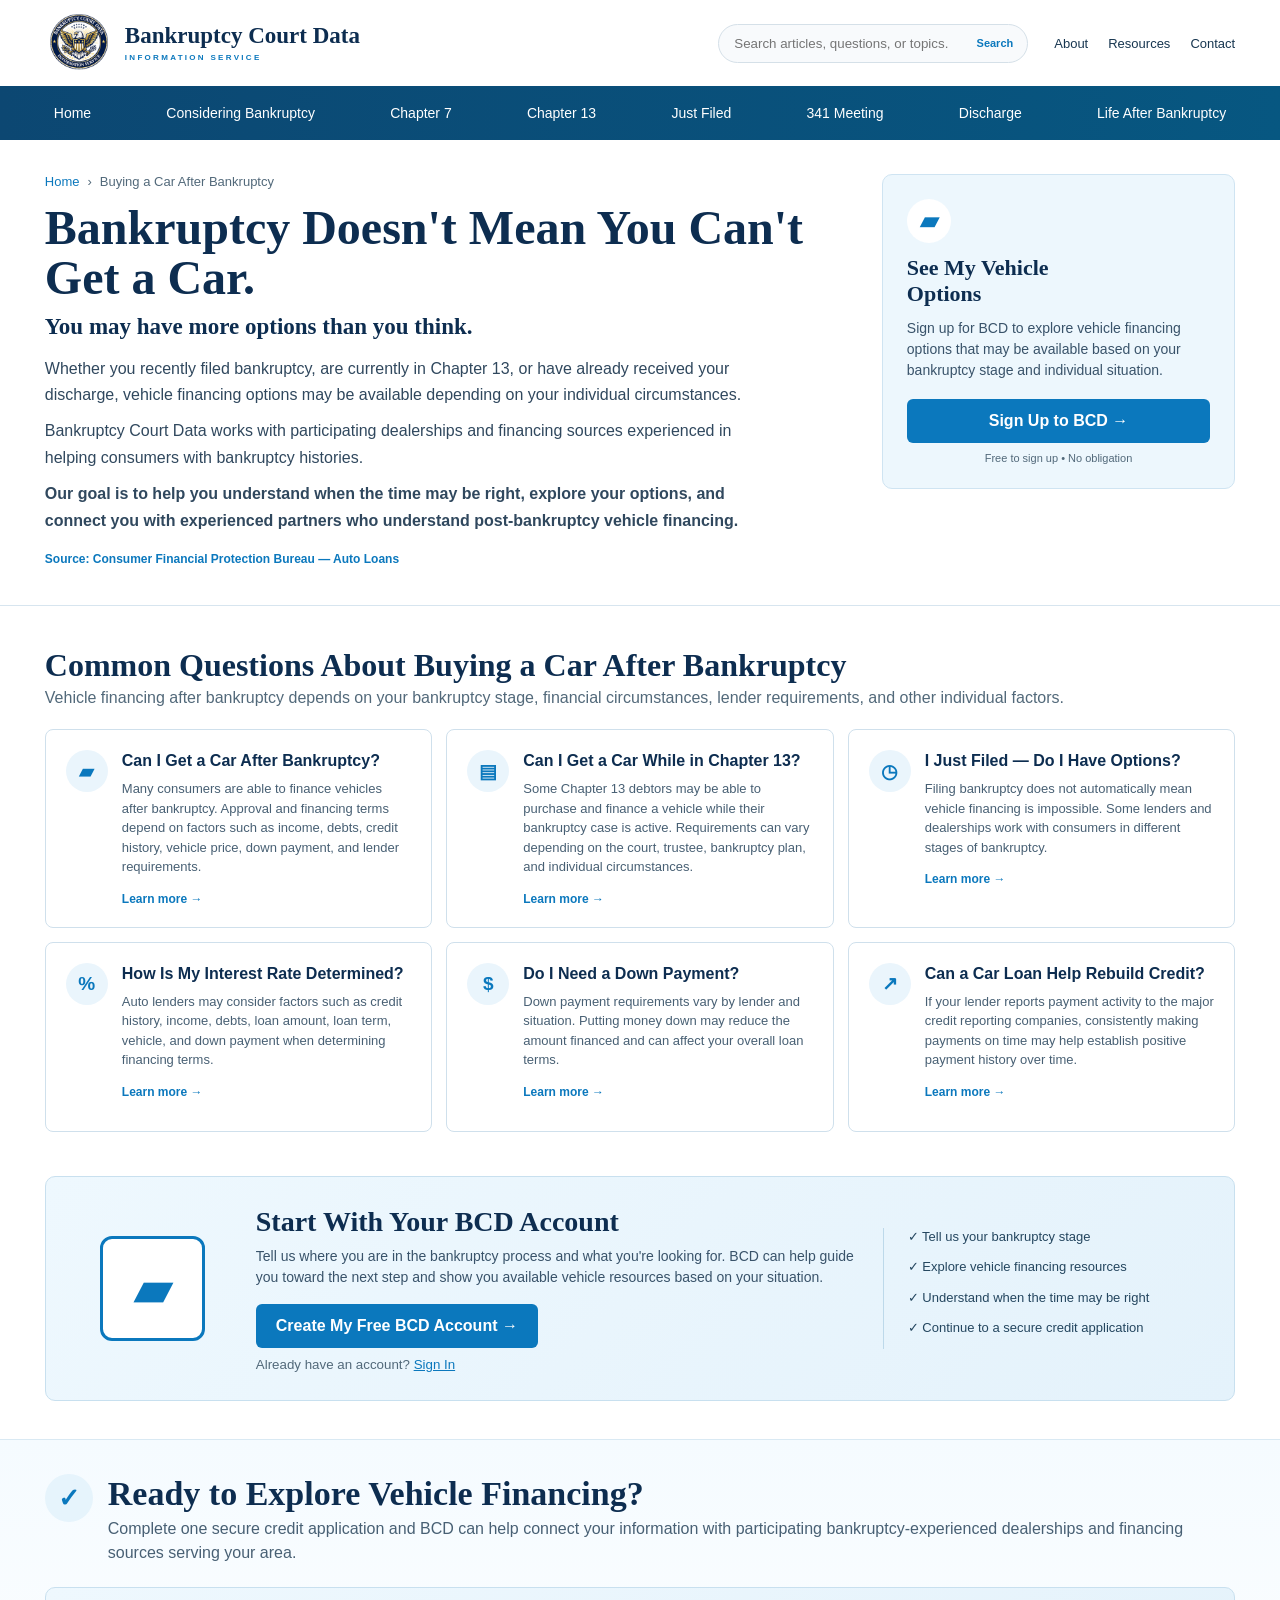
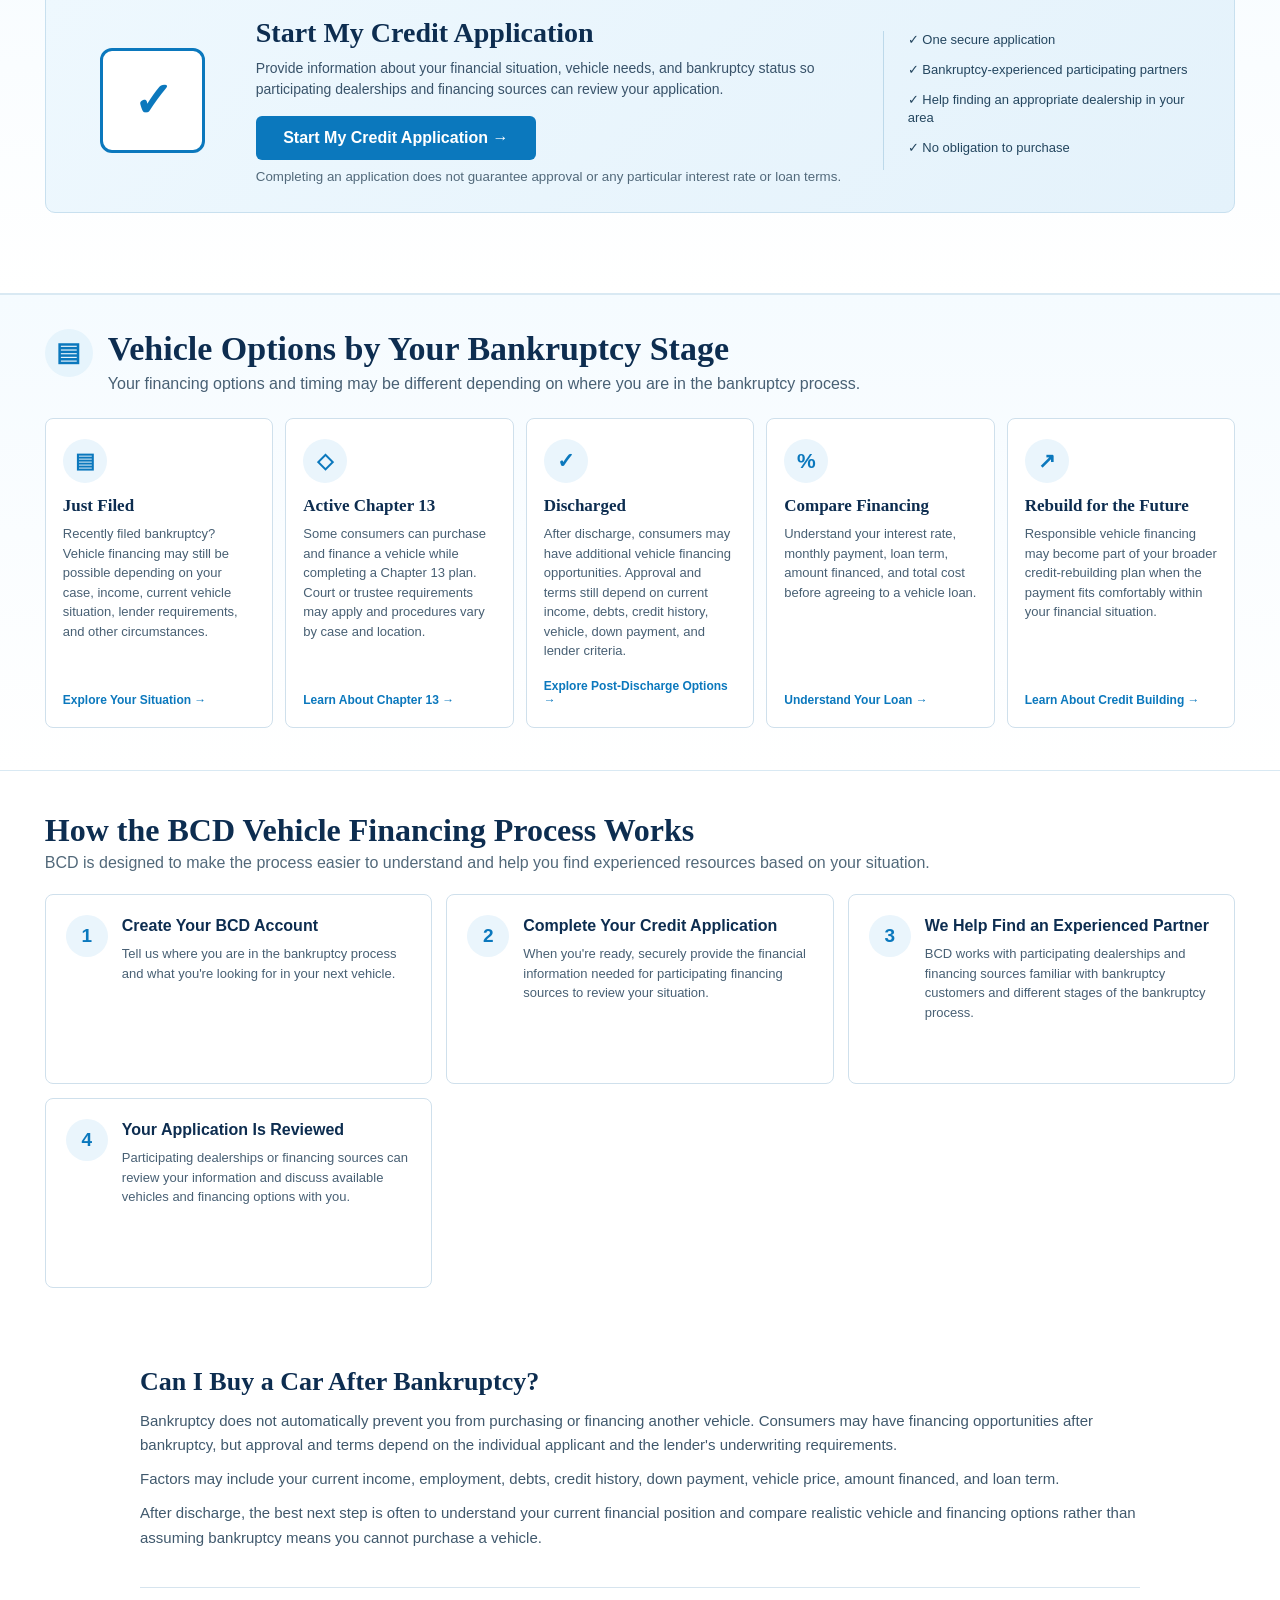
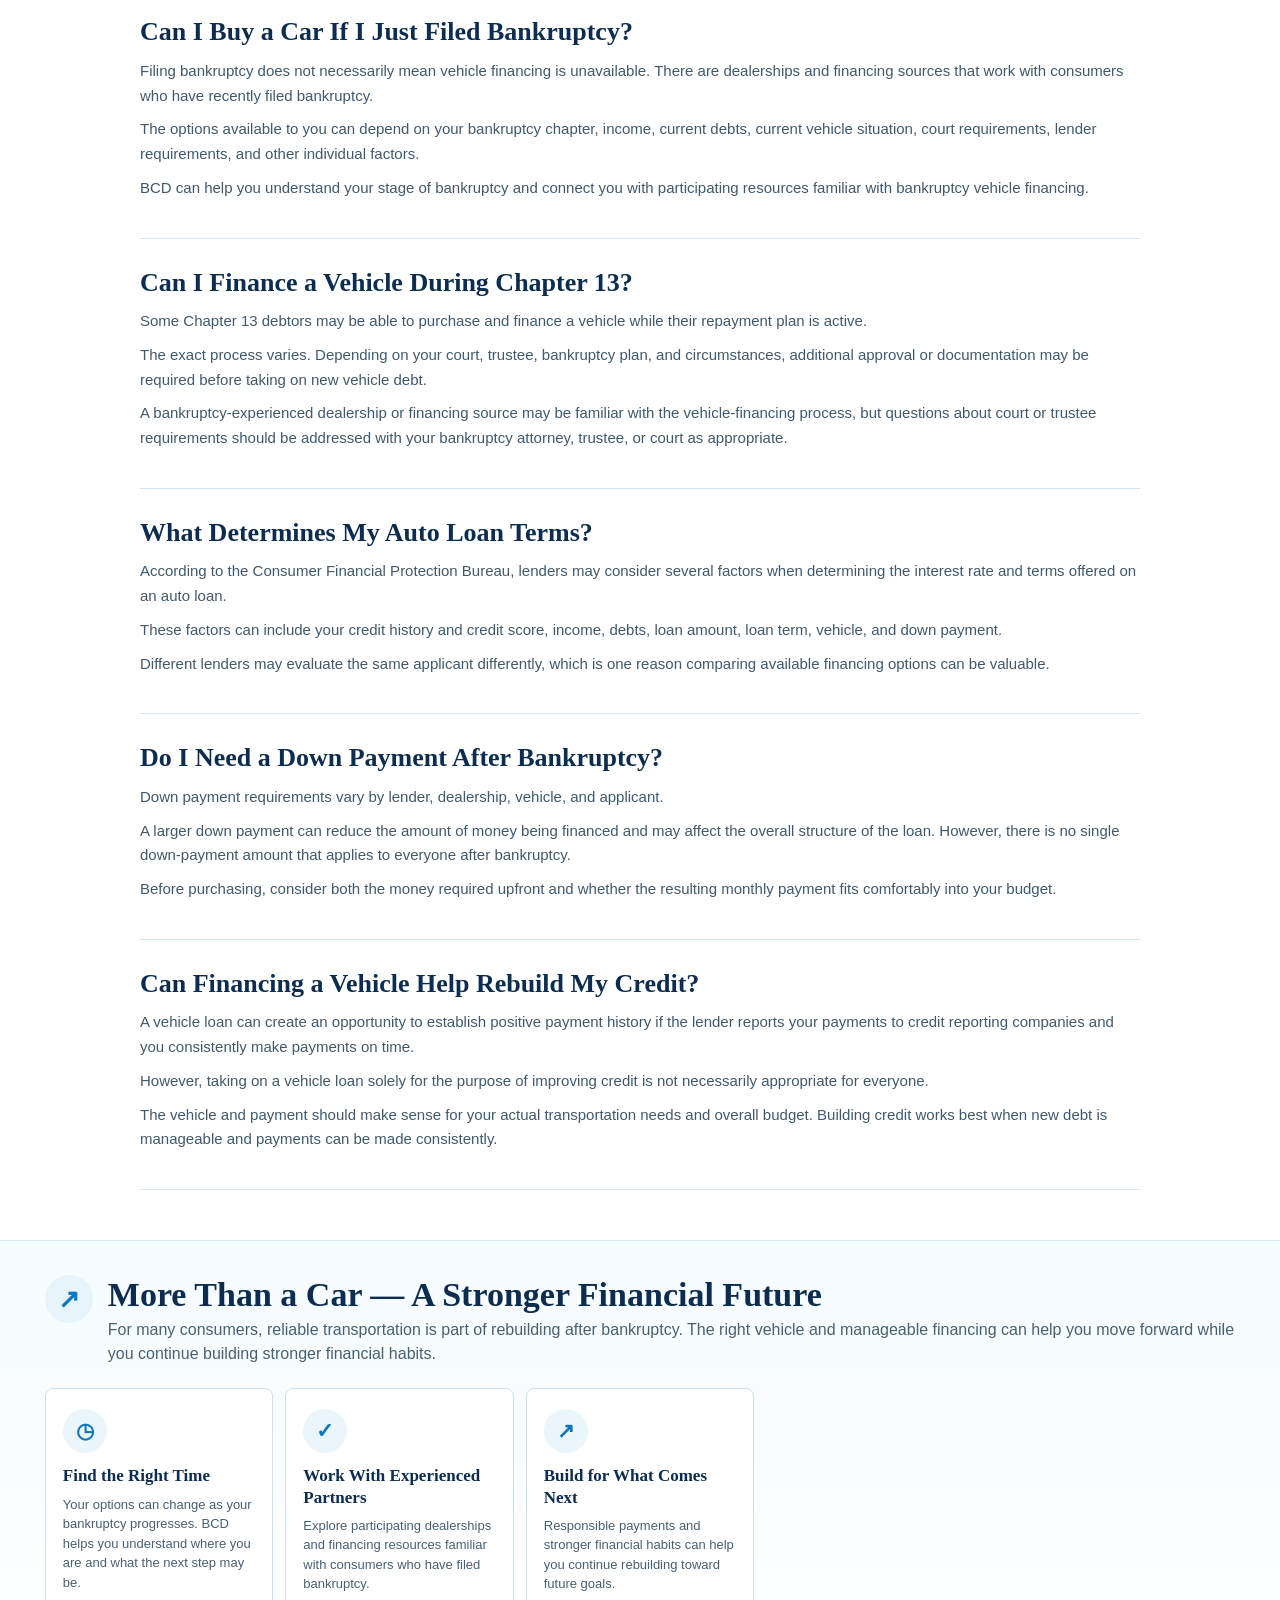
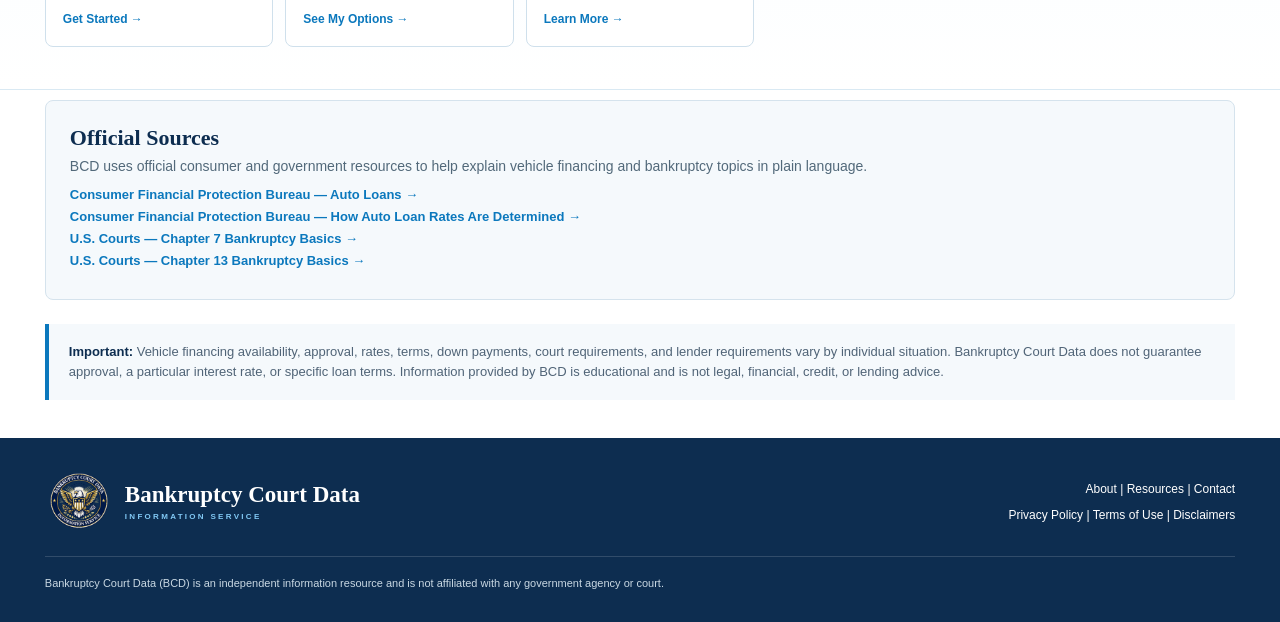
==== buying-a-car/index.html @ 08e3c8f1 "Create index.html" ====
<!doctype html>
<html lang="en">
<head>
  <meta charset="utf-8">
  <meta name="viewport" content="width=device-width, initial-scale=1">

  <meta
    name="description"
    content="Learn about buying and financing a vehicle after bankruptcy. Explore options for recently filed bankruptcy, active Chapter 13, and discharged bankruptcy cases."
  >

  <title>Buying a Car After Bankruptcy | Bankruptcy Court Data</title>

  <link rel="stylesheet" href="/styles.css?v=9">
</head>

<body>


<header class="site-header">

  <div class="top wrap">

    <a class="brand" href="/">
      <img
        src="/bcd-logo.png"
        alt="Bankruptcy Court Data Information Service logo"
      >

      <span class="brand-copy">
        <strong>Bankruptcy Court Data</strong>
        <small>INFORMATION SERVICE</small>
      </span>
    </a>


    <div class="header-search">

      <input
        type="search"
        placeholder="Search articles, questions, or topics..."
        aria-label="Search"
      >

      <span class="search-word">Search</span>

    </div>


    <div class="minor">

      <a href="/#about">About</a>

      <a href="/#resources">Resources</a>

      <a href="/#contact">Contact</a>

    </div>


    <button
      class="menu"
      id="menu"
      type="button"
      aria-label="Open navigation"
    >
      Menu
    </button>

  </div>


  <nav id="nav">

    <div class="wrap navlinks">

      <a href="/">Home</a>

      <a href="/considering-bankruptcy/">
        Considering Bankruptcy
      </a>

      <a href="/chapter-7/">
        Chapter 7
      </a>

      <a href="/chapter-13/">
        Chapter 13
      </a>

      <a href="/just-filed/">
        Just Filed
      </a>

      <a href="/341-meeting/">
        341 Meeting
      </a>

      <a href="/discharge/">
        Discharge
      </a>

      <a href="/life-after-bankruptcy/">
        Life After Bankruptcy
      </a>

    </div>

  </nav>

</header>



<main>


  <!-- HERO -->

  <section
    class="discharge-hero"
    style="
      background-image:
        linear-gradient(
          90deg,
          rgba(255,255,255,.99) 0%,
          rgba(255,255,255,.97) 38%,
          rgba(255,255,255,.75) 57%,
          rgba(255,255,255,.18) 78%,
          rgba(255,255,255,.08) 100%
        ),
        url('/buying-a-car-hero.jpg');

      background-size: cover;
      background-position: center right;
      background-repeat: no-repeat;
    "
  >

    <div class="wrap discharge-hero-grid">


      <div class="discharge-intro">

        <div class="breadcrumbs">

          <a href="/">Home</a>

          <span>›</span>

          <span>Buying a Car After Bankruptcy</span>

        </div>


        <h1>
          Bankruptcy Doesn't Mean You Can't Get a Car.
        </h1>


        <h2>
          You may have more options than you think.
        </h2>


        <p>
          Whether you recently filed bankruptcy, are currently in Chapter 13,
          or have already received your discharge, vehicle financing options
          may be available depending on your individual circumstances.
        </p>


        <p>
          Bankruptcy Court Data works with participating dealerships and
          financing sources experienced in helping consumers with bankruptcy
          histories.
        </p>


        <p>
          <strong>
            Our goal is to help you understand when the time may be right,
            explore your options, and connect you with experienced partners
            who understand post-bankruptcy vehicle financing.
          </strong>
        </p>


        <a
          class="discharge-source"
          href="https://www.consumerfinance.gov/consumer-tools/auto-loans/"
          target="_blank"
          rel="noopener"
        >
          Source: Consumer Financial Protection Bureau — Auto Loans
        </a>

      </div>



      <!-- SIGN UP TO BCD -->

      <aside class="fresh-options-card">

        <div class="fresh-options-icon">
          ▰
        </div>


        <h2>
          See My Vehicle<br>
          Options
        </h2>


        <p>
          Sign up for BCD to explore vehicle financing options that may be
          available based on your bankruptcy stage and individual situation.
        </p>


        <a
          class="fresh-options-button"
          href="#bcd-signup"
        >
          Sign Up to BCD →
        </a>


        <small>
          Free to sign up • No obligation
        </small>

      </aside>


    </div>

  </section>



  <!-- COMMON QUESTIONS -->

  <section class="wrap discharge-questions">

    <h2>
      Common Questions About Buying a Car After Bankruptcy
    </h2>


    <p class="section-sub">
      Vehicle financing after bankruptcy depends on your bankruptcy stage,
      financial circumstances, lender requirements, and other individual
      factors.
    </p>



    <div class="discharge-question-grid">


      <article class="discharge-question-card">

        <span class="dq-icon">
          ▰
        </span>

        <div>

          <h3>
            Can I Get a Car After Bankruptcy?
          </h3>

          <p>
            Many consumers are able to finance vehicles after bankruptcy.
            Approval and financing terms depend on factors such as income,
            debts, credit history, vehicle price, down payment, and lender
            requirements.
          </p>

          <a href="#after-bankruptcy">
            Learn more →
          </a>

        </div>

      </article>



      <article class="discharge-question-card">

        <span class="dq-icon">
          ▤
        </span>

        <div>

          <h3>
            Can I Get a Car While in Chapter 13?
          </h3>

          <p>
            Some Chapter 13 debtors may be able to purchase and finance a
            vehicle while their bankruptcy case is active. Requirements can
            vary depending on the court, trustee, bankruptcy plan, and
            individual circumstances.
          </p>

          <a href="#chapter-13-car">
            Learn more →
          </a>

        </div>

      </article>



      <article class="discharge-question-card">

        <span class="dq-icon">
          ◷
        </span>

        <div>

          <h3>
            I Just Filed — Do I Have Options?
          </h3>

          <p>
            Filing bankruptcy does not automatically mean vehicle financing is
            impossible. Some lenders and dealerships work with consumers in
            different stages of bankruptcy.
          </p>

          <a href="#just-filed-car">
            Learn more →
          </a>

        </div>

      </article>



      <article class="discharge-question-card">

        <span class="dq-icon">
          %
        </span>

        <div>

          <h3>
            How Is My Interest Rate Determined?
          </h3>

          <p>
            Auto lenders may consider factors such as credit history, income,
            debts, loan amount, loan term, vehicle, and down payment when
            determining financing terms.
          </p>

          <a href="#loan-terms">
            Learn more →
          </a>

        </div>

      </article>



      <article class="discharge-question-card">

        <span class="dq-icon">
          $
        </span>

        <div>

          <h3>
            Do I Need a Down Payment?
          </h3>

          <p>
            Down payment requirements vary by lender and situation. Putting
            money down may reduce the amount financed and can affect your
            overall loan terms.
          </p>

          <a href="#down-payment">
            Learn more →
          </a>

        </div>

      </article>



      <article class="discharge-question-card">

        <span class="dq-icon">
          ↗
        </span>

        <div>

          <h3>
            Can a Car Loan Help Rebuild Credit?
          </h3>

          <p>
            If your lender reports payment activity to the major credit
            reporting companies, consistently making payments on time may help
            establish positive payment history over time.
          </p>

          <a href="#rebuild-credit-car">
            Learn more →
          </a>

        </div>

      </article>


    </div>

  </section>



  <!-- BCD SIGNUP -->

  <section
    class="wrap"
    id="bcd-signup"
  >

    <div class="discharge-account">


      <div class="discharge-account-icon">

        ▰

      </div>


      <div class="discharge-account-copy">

        <h2>
          Start With Your BCD Account
        </h2>


        <p>
          Tell us where you are in the bankruptcy process and what you're
          looking for. BCD can help guide you toward the next step and show
          you available vehicle resources based on your situation.
        </p>


        <a
          class="discharge-account-button"
          href="#"
        >
          Create My Free BCD Account →
        </a>


        <small>
          Already have an account?
          <a href="#">
            Sign In
          </a>
        </small>

      </div>


      <div class="discharge-account-benefits">

        <p>
          ✓ Tell us your bankruptcy stage
        </p>

        <p>
          ✓ Explore vehicle financing resources
        </p>

        <p>
          ✓ Understand when the time may be right
        </p>

        <p>
          ✓ Continue to a secure credit application
        </p>

      </div>


    </div>

  </section>



  <!-- CREDIT APPLICATION -->

  <section class="fresh-start-section">

    <div class="wrap">


      <div class="fresh-start-heading">

        <span class="fresh-start-symbol">
          ✓
        </span>


        <div>

          <h2>
            Ready to Explore Vehicle Financing?
          </h2>


          <p>
            Complete one secure credit application and BCD can help connect
            your information with participating bankruptcy-experienced
            dealerships and financing sources serving your area.
          </p>

        </div>

      </div>



      <div class="discharge-account">


        <div class="discharge-account-icon">

          ✓

        </div>


        <div class="discharge-account-copy">

          <h2>
            Start My Credit Application
          </h2>


          <p>
            Provide information about your financial situation, vehicle needs,
            and bankruptcy status so participating dealerships and financing
            sources can review your application.
          </p>


          <a
            class="discharge-account-button"
            href="#"
          >
            Start My Credit Application →
          </a>


          <small>
            Completing an application does not guarantee approval or any
            particular interest rate or loan terms.
          </small>

        </div>



        <div class="discharge-account-benefits">

          <p>
            ✓ One secure application
          </p>

          <p>
            ✓ Bankruptcy-experienced participating partners
          </p>

          <p>
            ✓ Help finding an appropriate dealership in your area
          </p>

          <p>
            ✓ No obligation to purchase
          </p>

        </div>


      </div>


    </div>

  </section>



  <!-- BANKRUPTCY STAGE -->

  <section class="fresh-start-section">

    <div class="wrap">


      <div class="fresh-start-heading">

        <span class="fresh-start-symbol">
          ▤
        </span>


        <div>

          <h2>
            Vehicle Options by Your Bankruptcy Stage
          </h2>


          <p>
            Your financing options and timing may be different depending on
            where you are in the bankruptcy process.
          </p>

        </div>

      </div>



      <div class="fresh-start-grid">



        <a
          class="fresh-start-card"
          href="#just-filed-car"
        >

          <span class="fs-icon">
            ▤
          </span>


          <h3>
            Just Filed
          </h3>


          <p>
            Recently filed bankruptcy? Vehicle financing may still be possible
            depending on your case, income, current vehicle situation, lender
            requirements, and other circumstances.
          </p>


          <strong>
            Explore Your Situation →
          </strong>

        </a>



        <a
          class="fresh-start-card"
          href="#chapter-13-car"
        >

          <span class="fs-icon">
            ◇
          </span>


          <h3>
            Active Chapter 13
          </h3>


          <p>
            Some consumers can purchase and finance a vehicle while completing
            a Chapter 13 plan. Court or trustee requirements may apply and
            procedures vary by case and location.
          </p>


          <strong>
            Learn About Chapter 13 →
          </strong>

        </a>



        <a
          class="fresh-start-card"
          href="#after-bankruptcy"
        >

          <span class="fs-icon">
            ✓
          </span>


          <h3>
            Discharged
          </h3>


          <p>
            After discharge, consumers may have additional vehicle financing
            opportunities. Approval and terms still depend on current income,
            debts, credit history, vehicle, down payment, and lender criteria.
          </p>


          <strong>
            Explore Post-Discharge Options →
          </strong>

        </a>



        <a
          class="fresh-start-card"
          href="#loan-terms"
        >

          <span class="fs-icon">
            %
          </span>


          <h3>
            Compare Financing
          </h3>


          <p>
            Understand your interest rate, monthly payment, loan term, amount
            financed, and total cost before agreeing to a vehicle loan.
          </p>


          <strong>
            Understand Your Loan →
          </strong>

        </a>



        <a
          class="fresh-start-card"
          href="#rebuild-credit-car"
        >

          <span class="fs-icon">
            ↗
          </span>


          <h3>
            Rebuild for the Future
          </h3>


          <p>
            Responsible vehicle financing may become part of your broader
            credit-rebuilding plan when the payment fits comfortably within
            your financial situation.
          </p>


          <strong>
            Learn About Credit Building →
          </strong>

        </a>


      </div>


    </div>

  </section>



  <!-- HOW BCD WORKS -->

  <section class="wrap discharge-questions">

    <h2>
      How the BCD Vehicle Financing Process Works
    </h2>


    <p class="section-sub">
      BCD is designed to make the process easier to understand and help you
      find experienced resources based on your situation.
    </p>



    <div class="discharge-question-grid">


      <article class="discharge-question-card">

        <span class="dq-icon">
          1
        </span>

        <div>

          <h3>
            Create Your BCD Account
          </h3>

          <p>
            Tell us where you are in the bankruptcy process and what you're
            looking for in your next vehicle.
          </p>

        </div>

      </article>



      <article class="discharge-question-card">

        <span class="dq-icon">
          2
        </span>

        <div>

          <h3>
            Complete Your Credit Application
          </h3>

          <p>
            When you're ready, securely provide the financial information
            needed for participating financing sources to review your
            situation.
          </p>

        </div>

      </article>



      <article class="discharge-question-card">

        <span class="dq-icon">
          3
        </span>

        <div>

          <h3>
            We Help Find an Experienced Partner
          </h3>

          <p>
            BCD works with participating dealerships and financing sources
            familiar with bankruptcy customers and different stages of the
            bankruptcy process.
          </p>

        </div>

      </article>



      <article class="discharge-question-card">

        <span class="dq-icon">
          4
        </span>

        <div>

          <h3>
            Your Application Is Reviewed
          </h3>

          <p>
            Participating dealerships or financing sources can review your
            information and discuss available vehicles and financing options
            with you.
          </p>

        </div>

      </article>


    </div>

  </section>



  <!-- DETAILED ANSWERS -->

  <section class="wrap discharge-answers">


    <div
      class="discharge-answer"
      id="after-bankruptcy"
    >

      <h2>
        Can I Buy a Car After Bankruptcy?
      </h2>


      <p>
        Bankruptcy does not automatically prevent you from purchasing or
        financing another vehicle. Consumers may have financing opportunities
        after bankruptcy, but approval and terms depend on the individual
        applicant and the lender's underwriting requirements.
      </p>


      <p>
        Factors may include your current income, employment, debts, credit
        history, down payment, vehicle price, amount financed, and loan term.
      </p>


      <p>
        After discharge, the best next step is often to understand your current
        financial position and compare realistic vehicle and financing options
        rather than assuming bankruptcy means you cannot purchase a vehicle.
      </p>

    </div>



    <div
      class="discharge-answer"
      id="just-filed-car"
    >

      <h2>
        Can I Buy a Car If I Just Filed Bankruptcy?
      </h2>


      <p>
        Filing bankruptcy does not necessarily mean vehicle financing is
        unavailable. There are dealerships and financing sources that work
        with consumers who have recently filed bankruptcy.
      </p>


      <p>
        The options available to you can depend on your bankruptcy chapter,
        income, current debts, current vehicle situation, court requirements,
        lender requirements, and other individual factors.
      </p>


      <p>
        BCD can help you understand your stage of bankruptcy and connect you
        with participating resources familiar with bankruptcy vehicle
        financing.
      </p>

    </div>



    <div
      class="discharge-answer"
      id="chapter-13-car"
    >

      <h2>
        Can I Finance a Vehicle During Chapter 13?
      </h2>


      <p>
        Some Chapter 13 debtors may be able to purchase and finance a vehicle
        while their repayment plan is active.
      </p>


      <p>
        The exact process varies. Depending on your court, trustee, bankruptcy
        plan, and circumstances, additional approval or documentation may be
        required before taking on new vehicle debt.
      </p>


      <p>
        A bankruptcy-experienced dealership or financing source may be familiar
        with the vehicle-financing process, but questions about court or trustee
        requirements should be addressed with your bankruptcy attorney,
        trustee, or court as appropriate.
      </p>

    </div>



    <div
      class="discharge-answer"
      id="loan-terms"
    >

      <h2>
        What Determines My Auto Loan Terms?
      </h2>


      <p>
        According to the Consumer Financial Protection Bureau, lenders may
        consider several factors when determining the interest rate and terms
        offered on an auto loan.
      </p>


      <p>
        These factors can include your credit history and credit score, income,
        debts, loan amount, loan term, vehicle, and down payment.
      </p>


      <p>
        Different lenders may evaluate the same applicant differently, which is
        one reason comparing available financing options can be valuable.
      </p>

    </div>



    <div
      class="discharge-answer"
      id="down-payment"
    >

      <h2>
        Do I Need a Down Payment After Bankruptcy?
      </h2>


      <p>
        Down payment requirements vary by lender, dealership, vehicle, and
        applicant.
      </p>


      <p>
        A larger down payment can reduce the amount of money being financed and
        may affect the overall structure of the loan. However, there is no
        single down-payment amount that applies to everyone after bankruptcy.
      </p>


      <p>
        Before purchasing, consider both the money required upfront and whether
        the resulting monthly payment fits comfortably into your budget.
      </p>

    </div>



    <div
      class="discharge-answer"
      id="rebuild-credit-car"
    >

      <h2>
        Can Financing a Vehicle Help Rebuild My Credit?
      </h2>


      <p>
        A vehicle loan can create an opportunity to establish positive payment
        history if the lender reports your payments to credit reporting
        companies and you consistently make payments on time.
      </p>


      <p>
        However, taking on a vehicle loan solely for the purpose of improving
        credit is not necessarily appropriate for everyone.
      </p>


      <p>
        The vehicle and payment should make sense for your actual transportation
        needs and overall budget. Building credit works best when new debt is
        manageable and payments can be made consistently.
      </p>

    </div>


  </section>



  <!-- STRONGER FUTURE -->

  <section class="fresh-start-section">

    <div class="wrap">


      <div class="fresh-start-heading">

        <span class="fresh-start-symbol">
          ↗
        </span>


        <div>

          <h2>
            More Than a Car — A Stronger Financial Future
          </h2>


          <p>
            For many consumers, reliable transportation is part of rebuilding
            after bankruptcy. The right vehicle and manageable financing can
            help you move forward while you continue building stronger
            financial habits.
          </p>

        </div>

      </div>



      <div class="fresh-start-grid">


        <a
          class="fresh-start-card"
          href="#bcd-signup"
        >

          <span class="fs-icon">
            ◷
          </span>

          <h3>
            Find the Right Time
          </h3>

          <p>
            Your options can change as your bankruptcy progresses. BCD helps
            you understand where you are and what the next step may be.
          </p>

          <strong>
            Get Started →
          </strong>

        </a>



        <a
          class="fresh-start-card"
          href="#bcd-signup"
        >

          <span class="fs-icon">
            ✓
          </span>

          <h3>
            Work With Experienced Partners
          </h3>

          <p>
            Explore participating dealerships and financing resources familiar
            with consumers who have filed bankruptcy.
          </p>

          <strong>
            See My Options →
          </strong>

        </a>



        <a
          class="fresh-start-card"
          href="#rebuild-credit-car"
        >

          <span class="fs-icon">
            ↗
          </span>

          <h3>
            Build for What Comes Next
          </h3>

          <p>
            Responsible payments and stronger financial habits can help you
            continue rebuilding toward future goals.
          </p>

          <strong>
            Learn More →
          </strong>

        </a>


      </div>


    </div>

  </section>



  <!-- OFFICIAL SOURCES -->

  <section class="wrap discharge-sources">

    <h2>
      Official Sources
    </h2>


    <p>
      BCD uses official consumer and government resources to help explain
      vehicle financing and bankruptcy topics in plain language.
    </p>


    <a
      href="https://www.consumerfinance.gov/consumer-tools/auto-loans/"
      target="_blank"
      rel="noopener"
    >
      Consumer Financial Protection Bureau — Auto Loans →
    </a>


    <a
      href="https://www.consumerfinance.gov/ask-cfpb/how-does-a-lender-decide-what-interest-rate-to-offer-me-on-an-auto-loan-en-765/"
      target="_blank"
      rel="noopener"
    >
      Consumer Financial Protection Bureau — How Auto Loan Rates Are Determined →
    </a>


    <a
      href="https://www.uscourts.gov/court-programs/bankruptcy/bankruptcy-basics/chapter-7-bankruptcy-basics"
      target="_blank"
      rel="noopener"
    >
      U.S. Courts — Chapter 7 Bankruptcy Basics →
    </a>


    <a
      href="https://www.uscourts.gov/court-programs/bankruptcy/bankruptcy-basics/chapter-13-bankruptcy-basics"
      target="_blank"
      rel="noopener"
    >
      U.S. Courts — Chapter 13 Bankruptcy Basics →
    </a>

  </section>



  <!-- NOTICE -->

  <section class="wrap discharge-notice">

    <strong>
      Important:
    </strong>

    Vehicle financing availability, approval, rates, terms, down payments,
    court requirements, and lender requirements vary by individual situation.
    Bankruptcy Court Data does not guarantee approval, a particular interest
    rate, or specific loan terms. Information provided by BCD is educational
    and is not legal, financial, credit, or lending advice.

  </section>


</main>



<footer id="contact">

  <div class="wrap footer">


    <a
      class="brand footer-brand"
      href="/"
    >

      <img
        src="/bcd-logo.png"
        alt="Bankruptcy Court Data Information Service logo"
      >


      <span class="brand-copy">

        <strong>
          Bankruptcy Court Data
        </strong>

        <small>
          INFORMATION SERVICE
        </small>

      </span>

    </a>



    <div class="footerlinks">

      <p>

        <a href="/#about">
          About
        </a>

        |

        <a href="/#resources">
          Resources
        </a>

        |

        <a href="/#contact">
          Contact
        </a>

      </p>


      <p>

        <a href="#">
          Privacy Policy
        </a>

        |

        <a href="#">
          Terms of Use
        </a>

        |

        <a href="#">
          Disclaimers
        </a>

      </p>

    </div>



    <p class="disclaimer">

      Bankruptcy Court Data (BCD) is an independent information resource and
      is not affiliated with any government agency or court.

    </p>


  </div>

</footer>



<script src="/script.js?v=7"></script>


</body>
</html>
---- styles.css ----
*{box-sizing:border-box}

html{scroll-behavior:smooth}

:root{--navy:#0d2d50;--blue:#0b78bd;--blue2:#0a5f98;--light:#f3f9fd;--line:#d7e4ee;--text:#173650;--muted:#52697a}

body{margin:0;font-family:Arial,Helvetica,sans-serif;color:var(--text);background:#fff}

a{text-decoration:none;color:inherit}

.wrap{width:min(1200px,93%);margin:auto}

.site-header{background:#fff}

.top{min-height:86px;display:flex;align-items:center;gap:26px}

.brand{display:flex;align-items:center;gap:12px;min-width:max-content}

.brand img{width:68px;height:68px;object-fit:contain;display:block}

.brand-copy{display:flex;flex-direction:column;line-height:1}

.brand-copy strong{font-family:Georgia,"Times New Roman",serif;font-size:23px;color:var(--navy);white-space:nowrap}

.brand-copy small{font-size:8px;letter-spacing:2.3px;font-weight:700;color:var(--blue);margin-top:7px;white-space:nowrap}

.header-search{margin-left:auto;border:1px solid #d5e0e8;border-radius:24px;background:#f8fafc;width:310px;display:flex;align-items:center;overflow:hidden}

.header-search input{border:0;background:transparent;outline:0;width:100%;padding:11px 15px}

.search-word{font-size:11px;font-weight:700;color:var(--blue);padding-right:14px}

.minor{display:flex;gap:20px;font-size:13px}

.menu{display:none;margin-left:auto;border:1px solid var(--line);background:#fff;color:var(--navy);border-radius:5px;padding:8px 12px;font-weight:700}

nav{background:linear-gradient(90deg,#0c4772,#075781)}

.navlinks{min-height:54px;display:flex;align-items:center;justify-content:space-between;color:#fff;font-size:14px}

.navlinks a{min-height:54px;display:flex;align-items:center;padding:0 9px}

.navlinks .active{border-bottom:3px solid #82c9f5}

.hero{min-height:380px;background:linear-gradient(100deg,rgba(6,48,82,.98),rgba(6,48,82,.86) 55%,rgba(6,48,82,.58)),radial-gradient(circle at 82% 40%,#c6dce9,#5f88a5 38%,#173f5f 75%)}

.hero-content{padding:55px 0;color:#fff}

.hero h1{font:700 52px/1.05 Georgia,"Times New Roman",serif;margin:0 0 15px}

.hero-content>p{max-width:650px;font-size:17px;line-height:1.55}

.big-search{display:flex;background:#fff;border-radius:7px;max-width:620px;height:52px;overflow:hidden;margin:22px 0 14px}

.big-search input{border:0;outline:0;flex:1;padding:0 16px;font-size:15px}

.big-search button{width:115px;border:0;background:var(--blue);color:#fff;font-weight:800}

.popular{font-size:12px;display:flex;gap:13px;flex-wrap:wrap;align-items:center}

.popular a{text-decoration:underline;text-underline-offset:3px}

.topics{padding:30px 0}

.topics h2,.split h2,.process h2,.question-section h2,.guide-section h2,.all-questions h2{font:700 30px Georgia,"Times New Roman",serif;color:var(--navy);margin:0}

.sub{margin:6px 0 22px}


/* EXPLORE BY TOPIC */

.topic-grid{
  display:grid;
  grid-template-columns:repeat(5,1fr);
  gap:14px;
}

.topic{
  min-height:175px;
  border:1px solid #d5e5f0;
  border-top:4px solid var(--blue);
  border-radius:10px;
  padding:22px 20px;
  text-align:left;
  display:flex;
  flex-direction:column;
  align-items:flex-start;
  background:linear-gradient(145deg,#ffffff,#f4f9fd);
  transition:transform .2s ease,box-shadow .2s ease,border-color .2s ease;
}

.topic:hover{
  box-shadow:0 10px 25px rgba(12,77,124,.12);
  transform:translateY(-3px);
  border-color:#a9cee5;
}

.topic-mark{
  display:none;
}

.topic b{
  font:700 18px/1.25 Georgia,"Times New Roman",serif;
  color:var(--navy);
  margin-bottom:8px;
}

.topic p{
  font-size:14px;
  line-height:1.5;
  color:var(--muted);
  flex:1;
  margin:0 0 18px;
}

.topic em{
  font-style:normal;
  color:var(--blue);
  font-weight:700;
  font-size:13px;
}

.topic em::after{
  content:" →";
}


/* CALCULATOR + ARTICLES */

.split{display:grid;grid-template-columns:1.05fr .95fr;gap:18px;padding:0 0 30px}

.calc-promo{min-height:265px;border-radius:9px;padding:28px;background:linear-gradient(115deg,#e6f5ff,#cce9f9)}

.calc-promo p{max-width:430px;line-height:1.5}

.calc-promo button{background:var(--blue2);color:#fff;border:0;border-radius:6px;padding:13px 22px;font-weight:800;cursor:pointer}

.calc-promo small{display:block;margin-top:10px}

.articles{background:#fbf9f5;border-radius:9px;padding:24px}

.article-head{display:flex;justify-content:space-between;align-items:center;gap:15px}

.article-head a{font-size:12px;color:var(--blue);font-weight:700}

.articles ol{padding-left:22px;margin:15px 0}

.articles li{padding:9px 0;border-bottom:1px solid #e7e1d8;font-size:14px}


/* CALCULATOR PANEL */

.calculator-panel{padding-bottom:30px}

.calculator-panel[hidden]{display:none}

.calcbox{border:1px solid var(--line);border-radius:10px;padding:25px;position:relative;background:#f8fcff}

.close{position:absolute;right:15px;top:12px;border:1px solid var(--line);background:#fff;border-radius:5px;padding:7px 10px}

.calcbox form{display:grid;grid-template-columns:repeat(4,1fr);gap:10px}

.calcbox label{font-size:13px;font-weight:700}

.calcbox input{display:block;width:100%;padding:12px;margin-top:5px;border:1px solid #cbd9e4;border-radius:6px}

.calcbox form button{grid-column:1/-1;background:var(--blue);color:#fff;border:0;padding:12px;border-radius:6px;font-weight:800}


/* BANKRUPTCY PROCESS */

.process{padding:8px 0 36px}

.steps{display:grid;grid-template-columns:repeat(5,1fr);gap:14px;margin-top:25px}

.steps div{text-align:center;border-top:3px solid #d6e9f6;padding-top:15px}

.steps span{width:38px;height:38px;border-radius:50%;background:var(--blue);color:#fff;display:grid;place-items:center;margin:0 auto 10px;font-weight:800}

.steps b{font-size:13px}


/* TRUST SECTION */

.promise{
  display:grid;
  grid-template-columns:repeat(4,1fr);
  gap:15px;
  padding:10px 0 38px;
}

.promise div{
  border-top:1px solid var(--line);
  padding-top:15px;
}

.promise span{
  color:var(--blue);
  font-size:12px;
  font-weight:800;
}

.promise p{
  margin:7px 0;
  font-size:14px;
}


/* FOOTER */

footer{
  background:#0d2d50;
  color:#fff;
  padding:30px 0;
}

.footer{
  display:grid;
  grid-template-columns:auto 1fr;
  gap:20px 40px;
  align-items:center;
}

.footer-brand .brand-copy strong{
  color:#fff;
}

.footer-brand .brand-copy small{
  color:#82c9f5;
}

.footerlinks{
  text-align:right;
  font-size:12px;
}

.footerlinks a:hover{
  text-decoration:underline;
}

.disclaimer{
  grid-column:1/-1;
  border-top:1px solid rgba(255,255,255,.15);
  padding-top:18px;
  margin:0;
  font-size:11px;
  line-height:1.5;
  color:#c9d8e3;
}


/* CHAPTER / INFORMATION PAGES */

.ch7-intro{
  padding:28px 0 10px;
}

.breadcrumbs{
  font-size:12px;
  color:var(--muted);
  margin-bottom:22px;
}

.breadcrumbs a{
  color:var(--blue);
}

.ch7-intro-grid{
  display:grid;
  grid-template-columns:1.1fr .9fr;
  gap:45px;
  align-items:center;
}

.ch7-copy h1{
  font:700 46px/1.05 Georgia,"Times New Roman",serif;
  color:var(--navy);
  margin:0 0 10px;
}

.ch7-copy h2{
  font:700 22px Georgia,"Times New Roman",serif;
  color:var(--blue);
  margin:0 0 18px;
}

.ch7-copy p{
  line-height:1.65;
}

.source{
  font-size:12px;
  color:var(--muted);
}

.source a{
  color:var(--blue);
  text-decoration:underline;
}

.court-hero{
  min-height:290px;
  display:flex;
  align-items:center;
  justify-content:center;
  background:linear-gradient(145deg,#f4f9fd,#e2eff7);
  border-radius:10px;
  padding:25px;
}

.court-building{
  width:260px;
  text-align:center;
}

.pediment{
  width:0;
  height:0;
  border-left:130px solid transparent;
  border-right:130px solid transparent;
  border-bottom:65px solid var(--navy);
}

.court-columns{
  height:105px;
  display:flex;
  justify-content:space-around;
  padding:10px 20px 0;
  background:#fff;
  border-left:12px solid var(--navy);
  border-right:12px solid var(--navy);
}

.court-columns span{
  width:22px;
  height:95px;
  background:linear-gradient(90deg,#dce8ef,#fff,#dce8ef);
  border:1px solid #cbd9e4;
}

.court-base{
  height:18px;
  background:var(--navy);
  box-shadow:0 10px 0 #c9d7e1,0 20px 0 var(--navy);
}

.court-title{
  margin-top:32px;
  font-family:Georgia,"Times New Roman",serif;
  font-weight:700;
  color:var(--navy);
  letter-spacing:.5px;
}

.question-section{
  padding:35px 0;
}

.question-grid{
  display:grid;
  grid-template-columns:repeat(2,1fr);
  gap:12px;
  margin-top:20px;
}

.question-grid a{
  border:1px solid var(--line);
  border-radius:7px;
  padding:15px 17px;
  background:#fff;
  font-weight:700;
  color:var(--navy);
}

.question-grid a:hover{
  background:var(--light);
  border-color:#a9cee5;
}

.guide-section{
  padding:15px 0 35px;
}

.guide-grid{
  display:grid;
  grid-template-columns:repeat(3,1fr);
  gap:15px;
  margin-top:20px;
}

.guide-card{
  border-radius:8px;
  padding:22px;
  background:linear-gradient(145deg,#f1f8fc,#e4f1f8);
  min-height:150px;
}

.guide-card b{
  display:block;
  color:var(--navy);
  font:700 18px Georgia,"Times New Roman",serif;
  margin-bottom:10px;
}

.guide-card p{
  color:var(--muted);
  font-size:14px;
  line-height:1.5;
}

.all-questions{
  padding:15px 0 35px;
}

.simple-links{
  display:grid;
  grid-template-columns:repeat(2,1fr);
  gap:10px 30px;
  margin-top:20px;
}

.simple-links a{
  padding:10px 0;
  border-bottom:1px solid var(--line);
  color:var(--blue2);
  font-weight:700;
  font-size:14px;
}

.ch7-disclaimer{
  background:#f5f8fa;
  border-top:1px solid var(--line);
  border-bottom:1px solid var(--line);
  padding:20px 0;
  font-size:12px;
  line-height:1.6;
  color:var(--muted);
}


/* MOBILE */

@media(max-width:900px){

  .minor,.header-search{
    display:none;
  }

  .menu{
    display:block;
  }

  .navlinks{
    display:none;
    flex-direction:column;
    align-items:stretch;
    padding:8px 0;
  }

  .navlinks.open{
    display:flex;
  }

  .navlinks a{
    min-height:42px;
  }

  .hero h1{
    font-size:40px;
  }

  .topic-grid{
    grid-template-columns:repeat(2,1fr);
  }

  .split{
    grid-template-columns:1fr;
  }

  .steps{
    grid-template-columns:1fr;
  }

  .promise{
    grid-template-columns:repeat(2,1fr);
  }

  .calcbox form{
    grid-template-columns:1fr 1fr;
  }

  .ch7-intro-grid{
    grid-template-columns:1fr;
  }

  .guide-grid{
    grid-template-columns:1fr;
  }
}


@media(max-width:600px){

  .brand-copy strong{
    font-size:18px;
  }

  .brand img{
    width:56px;
    height:56px;
  }

  .hero{
    min-height:340px;
  }

  .hero-content{
    padding:42px 0;
  }

  .hero h1{
    font-size:35px;
  }

  .topic-grid{
    grid-template-columns:1fr;
  }

  .topic{
    min-height:150px;
  }

  .promise{
    grid-template-columns:1fr;
  }

  .calcbox form{
    grid-template-columns:1fr;
  }

  .question-grid{
    grid-template-columns:1fr;
  }

  .simple-links{
    grid-template-columns:1fr;
  }

  .footer{
    grid-template-columns:1fr;
  }

  .footerlinks{
    text-align:left;
  }

  .ch7-copy h1{
    font-size:36px;
  }
}
/* =========================================
   JUST FILED PAGE
   ========================================= */

.jf-hero{
  background:linear-gradient(110deg,#073454 0%,#0d527d 58%,#174f70 100%);
  color:#fff;
  padding:28px 0 55px;
}

.jf-breadcrumbs{
  display:flex;
  gap:10px;
  align-items:center;
  font-size:12px;
  color:#c7dce9;
  margin-bottom:42px;
}

.jf-breadcrumbs a{
  color:#fff;
}

.jf-hero-grid{
  display:grid;
  grid-template-columns:1.25fr .75fr;
  gap:55px;
  align-items:center;
}

.jf-eyebrow{
  display:inline-block;
  font-size:11px;
  font-weight:800;
  letter-spacing:2px;
  color:#9dd8f5;
  margin-bottom:14px;
}

.jf-hero h1{
  font:700 48px/1.08 Georgia,"Times New Roman",serif;
  margin:0 0 20px;
}

.jf-hero-copy>p{
  max-width:690px;
  font-size:17px;
  line-height:1.65;
  color:#e4f0f6;
}

.jf-hero-actions{
  display:flex;
  gap:12px;
  flex-wrap:wrap;
  margin-top:27px;
}

.jf-primary-btn,
.jf-secondary-btn{
  display:inline-flex;
  align-items:center;
  justify-content:center;
  padding:13px 20px;
  border-radius:6px;
  font-weight:800;
  font-size:13px;
}

.jf-primary-btn{
  background:#0b78bd;
  color:#fff;
}

.jf-secondary-btn{
  border:1px solid rgba(255,255,255,.45);
  color:#fff;
}

.jf-alone-card{
  background:#fff;
  color:var(--text);
  border-radius:10px;
  padding:27px;
  box-shadow:0 12px 35px rgba(0,0,0,.15);
  display:flex;
  gap:17px;
  align-items:flex-start;
}

.jf-alone-icon{
  flex:none;
  width:42px;
  height:42px;
  border-radius:50%;
  display:grid;
  place-items:center;
  background:#e7f5fc;
  color:var(--blue);
  font-weight:900;
  font-size:18px;
}

.jf-alone-card h3{
  margin:0 0 8px;
  font:700 21px Georgia,"Times New Roman",serif;
  color:var(--navy);
}

.jf-alone-card p{
  margin:0;
  color:var(--muted);
  line-height:1.55;
  font-size:14px;
}


/* POPULAR QUESTIONS */

.jf-popular{
  padding:45px 0 50px;
}

.jf-section-heading{
  display:flex;
  align-items:flex-end;
  justify-content:space-between;
  gap:20px;
  margin-bottom:23px;
}

.jf-section-label{
  display:block;
  color:var(--blue);
  font-size:10px;
  font-weight:900;
  letter-spacing:2px;
  margin-bottom:7px;
}

.jf-section-heading h2,
.jf-next-steps h2,
.jf-all-questions h2,
.jf-sources h2{
  font:700 30px Georgia,"Times New Roman",serif;
  color:var(--navy);
  margin:0;
}

.jf-section-heading>a{
  color:var(--blue);
  font-size:12px;
  font-weight:800;
}

.jf-question-grid{
  display:grid;
  grid-template-columns:repeat(3,1fr);
  gap:12px;
}

.jf-question-grid a{
  min-height:92px;
  border:1px solid #d5e4ed;
  border-radius:8px;
  padding:17px;
  background:#fff;
  display:flex;
  flex-direction:column;
  justify-content:space-between;
  transition:.2s ease;
}

.jf-question-grid a:hover{
  transform:translateY(-2px);
  box-shadow:0 8px 20px rgba(12,77,124,.09);
  border-color:#a9cee5;
}

.jf-question-grid span{
  color:var(--blue);
  font-size:10px;
  font-weight:900;
}

.jf-question-grid b{
  color:var(--navy);
  font-size:14px;
  line-height:1.35;
}


/* ROADMAP */

.jf-main-grid{
  display:grid;
  grid-template-columns:1.15fr .85fr;
  gap:40px;
  align-items:start;
  padding:20px 0 60px;
}

.jf-intro{
  color:var(--muted);
  line-height:1.6;
  max-width:700px;
  margin:10px 0 30px;
}

.jf-timeline{
  border-left:2px solid #cfe2ed;
  margin-left:18px;
}

.jf-step{
  position:relative;
  display:grid;
  grid-template-columns:42px 1fr;
  gap:20px;
  margin-bottom:34px;
  padding-left:0;
}

.jf-step-number{
  width:38px;
  height:38px;
  margin-left:-20px;
  border-radius:50%;
  display:grid;
  place-items:center;
  background:var(--blue);
  color:#fff;
  border:4px solid #fff;
  box-shadow:0 0 0 1px #bcd7e7;
  font-weight:900;
  font-size:13px;
}

.jf-step h3{
  margin:2px 0 8px;
  color:var(--navy);
  font:700 19px Georgia,"Times New Roman",serif;
}

.jf-step p{
  margin:0;
  color:var(--muted);
  line-height:1.6;
  font-size:14px;
}

.jf-step small{
  display:block;
  margin-top:8px;
  color:#708392;
  font-size:11px;
  line-height:1.5;
}

.jf-step a{
  display:inline-block;
  margin-top:10px;
  color:var(--blue);
  font-weight:800;
  font-size:12px;
}


/* ACCOUNT CARD */

.jf-track-card{
  position:sticky;
  top:25px;
  background:linear-gradient(145deg,#e9f6fd,#d8edf8);
  border:1px solid #b9d9e9;
  border-radius:12px;
  padding:30px;
  box-shadow:0 10px 30px rgba(12,77,124,.08);
}

.jf-track-seal{
  width:55px;
  height:55px;
  border-radius:50%;
  background:var(--navy);
  color:#fff;
  display:grid;
  place-items:center;
  font:700 15px Georgia,"Times New Roman",serif;
  letter-spacing:1px;
  margin-bottom:20px;
}

.jf-track-card h2{
  margin:0 0 14px;
  color:var(--navy);
  font:700 28px/1.15 Georgia,"Times New Roman",serif;
}

.jf-track-card>p{
  color:var(--muted);
  font-size:14px;
  line-height:1.55;
}

.jf-track-card ul{
  list-style:none;
  padding:0;
  margin:22px 0;
}

.jf-track-card li{
  display:flex;
  gap:10px;
  padding:8px 0;
  color:var(--text);
  font-size:13px;
  line-height:1.4;
}

.jf-track-card li span{
  color:var(--blue);
  font-weight:900;
}

.jf-account-btn{
  display:flex;
  justify-content:center;
  align-items:center;
  background:var(--blue2);
  color:#fff;
  padding:14px 18px;
  border-radius:6px;
  font-size:13px;
  font-weight:900;
}

.jf-track-card>small{
  display:block;
  margin-top:12px;
  color:#637989;
  font-size:10px;
  line-height:1.5;
}


/* GUIDES */

.jf-guides-bg{
  background:#f3f8fb;
  border-top:1px solid #dce9f0;
  border-bottom:1px solid #dce9f0;
  padding:48px 0 55px;
}

.jf-guide-grid{
  display:grid;
  grid-template-columns:repeat(2,1fr);
  gap:15px;
  margin-top:24px;
}

.jf-guide{
  background:#fff;
  border:1px solid #d5e4ed;
  border-radius:9px;
  padding:23px;
  transition:.2s ease;
}

.jf-guide:hover{
  transform:translateY(-2px);
  box-shadow:0 8px 22px rgba(12,77,124,.08);
}

.jf-guide>span{
  color:var(--blue);
  font-size:10px;
  font-weight:900;
  letter-spacing:1.5px;
}

.jf-guide h3{
  color:var(--navy);
  font:700 20px Georgia,"Times New Roman",serif;
  margin:9px 0;
}

.jf-guide p{
  color:var(--muted);
  font-size:13px;
  line-height:1.55;
  margin:0 0 15px;
}

.jf-guide b{
  color:var(--blue);
  font-size:12px;
}


/* DETAILED ANSWERS */

.jf-all-questions{
  padding:52px 0;
}

.jf-all-questions>h2{
  margin-bottom:25px;
}

.jf-answer-grid{
  display:grid;
  grid-template-columns:repeat(2,1fr);
  gap:16px;
}

.jf-answer-grid article{
  border:1px solid #d8e5ed;
  border-radius:8px;
  padding:22px;
  background:#fff;
}

.jf-answer-grid h3{
  margin:0 0 9px;
  color:var(--navy);
  font:700 18px Georgia,"Times New Roman",serif;
}

.jf-answer-grid p{
  margin:0;
  color:var(--muted);
  line-height:1.6;
  font-size:13px;
}

.jf-answer-grid a{
  display:inline-block;
  margin-top:10px;
  color:var(--blue);
  font-weight:800;
  font-size:12px;
}


/* SOURCES */

.jf-sources{
  padding:0 0 45px;
}

.jf-sources h2{
  margin-bottom:9px;
}

.jf-sources>p{
  color:var(--muted);
  font-size:13px;
  line-height:1.55;
}

.jf-source-links{
  display:flex;
  flex-wrap:wrap;
  gap:10px;
  margin-top:18px;
}

.jf-source-links a{
  border:1px solid #cbdde8;
  background:#f7fbfd;
  border-radius:6px;
  padding:11px 14px;
  color:var(--blue2);
  font-size:12px;
  font-weight:800;
}


/* BOTTOM HELP */

.jf-bottom-grid{
  display:grid;
  grid-template-columns:1fr 1fr;
  gap:16px;
  padding:0 0 55px;
}

.jf-help-box,
.jf-notice-box{
  border-radius:9px;
  padding:23px;
  display:flex;
  gap:16px;
}

.jf-help-box{
  background:#e9f6fd;
  border:1px solid #c5dfec;
}

.jf-notice-box{
  background:#f7f8f9;
  border:1px solid #dfe5e9;
}

.jf-bottom-icon{
  flex:none;
  width:38px;
  height:38px;
  border-radius:50%;
  background:#fff;
  color:var(--blue);
  display:grid;
  place-items:center;
  font-weight:900;
}

.jf-help-box h3,
.jf-notice-box h3{
  margin:0 0 7px;
  color:var(--navy);
  font:700 18px Georgia,"Times New Roman",serif;
}

.jf-help-box p,
.jf-notice-box p{
  margin:0;
  color:var(--muted);
  font-size:12px;
  line-height:1.55;
}

.jf-help-box a{
  display:inline-block;
  margin-top:10px;
  color:var(--blue);
  font-size:12px;
  font-weight:900;
}


/* JUST FILED RESPONSIVE */

@media(max-width:900px){

  .jf-hero-grid,
  .jf-main-grid{
    grid-template-columns:1fr;
  }

  .jf-question-grid{
    grid-template-columns:repeat(2,1fr);
  }

  .jf-track-card{
    position:static;
  }

  .jf-guide-grid{
    grid-template-columns:1fr;
  }

  .jf-answer-grid{
    grid-template-columns:1fr;
  }

}

@media(max-width:600px){

  .jf-hero{
    padding-bottom:40px;
  }

  .jf-breadcrumbs{
    margin-bottom:28px;
  }

  .jf-hero h1{
    font-size:36px;
  }

  .jf-hero-copy>p{
    font-size:15px;
  }

  .jf-question-grid{
    grid-template-columns:1fr;
  }

  .jf-section-heading{
    align-items:flex-start;
    flex-direction:column;
  }

  .jf-main-grid{
    padding-top:5px;
  }

  .jf-timeline{
    margin-left:15px;
  }

  .jf-step{
    grid-template-columns:36px 1fr;
    gap:15px;
  }

  .jf-step-number{
    width:34px;
    height:34px;
    margin-left:-18px;
  }

  .jf-track-card{
    padding:24px;
  }

  .jf-bottom-grid{
    grid-template-columns:1fr;
  }

}
/* =========================================
   341 MEETING PAGE
   ========================================= */

.m341-hero{
  background:linear-gradient(110deg,#073454 0%,#0d527d 58%,#174f70 100%);
  color:#fff;
  padding:28px 0 55px;
}

.m341-breadcrumbs{
  display:flex;
  gap:10px;
  align-items:center;
  font-size:12px;
  color:#c7dce9;
  margin-bottom:42px;
}

.m341-breadcrumbs a{
  color:#fff;
}

.m341-hero-grid{
  display:grid;
  grid-template-columns:1.15fr .85fr;
  gap:55px;
  align-items:center;
}

.m341-eyebrow{
  display:inline-block;
  font-size:11px;
  font-weight:800;
  letter-spacing:2px;
  color:#9dd8f5;
  margin-bottom:14px;
}

.m341-hero h1{
  font:700 48px/1.08 Georgia,"Times New Roman",serif;
  margin:0 0 20px;
}

.m341-hero-copy>p{
  max-width:690px;
  font-size:17px;
  line-height:1.65;
  color:#e4f0f6;
}

.m341-hero-actions{
  display:flex;
  gap:12px;
  flex-wrap:wrap;
  margin-top:27px;
}

.m341-primary-btn,
.m341-secondary-btn{
  display:inline-flex;
  align-items:center;
  justify-content:center;
  padding:13px 20px;
  border-radius:6px;
  font-weight:800;
  font-size:13px;
}

.m341-primary-btn{
  background:#0b78bd;
  color:#fff;
}

.m341-secondary-btn{
  border:1px solid rgba(255,255,255,.45);
  color:#fff;
}


/* QUICK ANSWER CARD */

.m341-quick-card{
  background:#fff;
  color:var(--text);
  border-radius:11px;
  padding:28px;
  box-shadow:0 12px 35px rgba(0,0,0,.16);
}

.m341-card-label{
  display:block;
  color:var(--blue);
  font-size:10px;
  font-weight:900;
  letter-spacing:2px;
  margin-bottom:8px;
}

.m341-quick-card h2{
  margin:0 0 12px;
  color:var(--navy);
  font:700 25px Georgia,"Times New Roman",serif;
}

.m341-quick-card>p{
  color:var(--muted);
  line-height:1.55;
  font-size:13px;
  margin-bottom:20px;
}

.m341-quick-facts{
  display:grid;
  grid-template-columns:repeat(3,1fr);
  gap:8px;
}

.m341-quick-facts div{
  background:#eef7fc;
  border:1px solid #d4e8f2;
  border-radius:7px;
  padding:12px 10px;
  text-align:center;
}

.m341-quick-facts b{
  display:block;
  color:var(--navy);
  font-size:12px;
  margin-bottom:5px;
}

.m341-quick-facts span{
  display:block;
  color:var(--muted);
  font-size:10px;
  line-height:1.35;
}


/* SECTION HEADINGS */

.m341-section-label{
  display:block;
  color:var(--blue);
  font-size:10px;
  font-weight:900;
  letter-spacing:2px;
  margin-bottom:7px;
}

.m341-section-heading{
  display:flex;
  align-items:flex-end;
  justify-content:space-between;
  gap:20px;
  margin-bottom:23px;
}

.m341-section-heading h2,
.m341-prep h2,
.m341-answers h2,
.m341-after h2,
.m341-sources h2{
  font:700 30px Georgia,"Times New Roman",serif;
  color:var(--navy);
  margin:0;
}


/* POPULAR QUESTIONS */

.m341-popular{
  padding:45px 0 50px;
}

.m341-question-grid{
  display:grid;
  grid-template-columns:repeat(3,1fr);
  gap:12px;
}

.m341-question-grid a{
  min-height:92px;
  border:1px solid #d5e4ed;
  border-radius:8px;
  padding:17px;
  background:#fff;
  display:flex;
  flex-direction:column;
  justify-content:space-between;
  transition:.2s ease;
}

.m341-question-grid a:hover{
  transform:translateY(-2px);
  box-shadow:0 8px 20px rgba(12,77,124,.09);
  border-color:#a9cee5;
}

.m341-question-grid span{
  color:var(--blue);
  font-size:10px;
  font-weight:900;
}

.m341-question-grid b{
  color:var(--navy);
  font-size:14px;
  line-height:1.35;
}


/* PREPARATION + ACCOUNT */

.m341-main-grid{
  display:grid;
  grid-template-columns:1.12fr .88fr;
  gap:42px;
  align-items:start;
  padding:20px 0 65px;
}

.m341-intro{
  color:var(--muted);
  line-height:1.6;
  max-width:700px;
  margin:10px 0 27px;
}

.m341-checklist{
  display:grid;
  gap:12px;
}

.m341-check{
  display:grid;
  grid-template-columns:42px 1fr;
  gap:15px;
  align-items:start;
  padding:18px;
  border:1px solid #d6e5ee;
  border-radius:9px;
  background:#fff;
}

.m341-check>span{
  width:36px;
  height:36px;
  border-radius:50%;
  display:grid;
  place-items:center;
  background:#e5f5fc;
  color:var(--blue);
  font-weight:900;
}

.m341-check h3{
  margin:1px 0 6px;
  color:var(--navy);
  font:700 17px Georgia,"Times New Roman",serif;
}

.m341-check p{
  margin:0;
  color:var(--muted);
  line-height:1.55;
  font-size:13px;
}


/* BCD ACCOUNT / REMINDERS */

.m341-reminder-card{
  position:sticky;
  top:25px;
  background:linear-gradient(145deg,#e9f6fd,#d7edf8);
  border:1px solid #b9d9e9;
  border-radius:12px;
  padding:30px;
  box-shadow:0 10px 30px rgba(12,77,124,.09);
}

.m341-reminder-seal{
  width:56px;
  height:56px;
  border-radius:50%;
  background:var(--navy);
  color:#fff;
  display:grid;
  place-items:center;
  font:700 15px Georgia,"Times New Roman",serif;
  letter-spacing:1px;
  margin-bottom:18px;
}

.m341-reminder-card h2{
  margin:0 0 13px;
  color:var(--navy);
  font:700 28px/1.15 Georgia,"Times New Roman",serif;
}

.m341-reminder-card>p{
  color:var(--muted);
  font-size:14px;
  line-height:1.55;
}

.m341-meeting-preview{
  background:#fff;
  border:1px solid #c9e0eb;
  border-radius:9px;
  padding:17px;
  margin:20px 0;
}

.m341-meeting-preview>span{
  display:block;
  color:var(--blue);
  font-size:9px;
  font-weight:900;
  letter-spacing:1.5px;
  margin-bottom:12px;
}

.m341-meeting-preview div{
  padding:9px 0;
  border-top:1px solid #e7eff3;
}

.m341-meeting-preview div:first-of-type{
  border-top:0;
  padding-top:0;
}

.m341-meeting-preview small{
  display:block;
  color:#728692;
  font-size:9px;
  margin-bottom:3px;
}

.m341-meeting-preview b{
  display:block;
  color:var(--navy);
  font-size:12px;
}

.m341-reminder-card ul{
  list-style:none;
  padding:0;
  margin:20px 0;
}

.m341-reminder-card li{
  display:flex;
  gap:10px;
  padding:7px 0;
  color:var(--text);
  font-size:13px;
  line-height:1.4;
}

.m341-reminder-card li span{
  color:var(--blue);
  font-weight:900;
}

.m341-account-btn{
  display:flex;
  justify-content:center;
  align-items:center;
  background:var(--blue2);
  color:#fff;
  padding:14px 18px;
  border-radius:6px;
  font-size:13px;
  font-weight:900;
  text-align:center;
}

.m341-coming-soon{
  display:block;
  margin-top:12px;
  color:#637989;
  font-size:10px;
  line-height:1.5;
}


/* WHAT HAPPENS AT THE MEETING */

.m341-process-bg{
  background:#f3f8fb;
  border-top:1px solid #dce9f0;
  border-bottom:1px solid #dce9f0;
  padding:50px 0 58px;
}

.m341-process-grid{
  display:grid;
  grid-template-columns:repeat(3,1fr);
  gap:14px;
}

.m341-process-card{
  background:#fff;
  border:1px solid #d5e4ed;
  border-radius:9px;
  padding:22px;
}

.m341-process-card>span{
  width:34px;
  height:34px;
  border-radius:50%;
  display:grid;
  place-items:center;
  background:#e7f5fc;
  color:var(--blue);
  font-weight:900;
  font-size:12px;
  margin-bottom:14px;
}

.m341-process-card h3{
  color:var(--navy);
  font:700 18px Georgia,"Times New Roman",serif;
  margin:0 0 8px;
}

.m341-process-card p{
  color:var(--muted);
  font-size:13px;
  line-height:1.55;
  margin:0;
}


/* DETAILED QUESTIONS */

.m341-answers{
  padding:52px 0;
}

.m341-answers>h2{
  margin-bottom:25px;
}

.m341-answer-grid{
  display:grid;
  grid-template-columns:repeat(2,1fr);
  gap:16px;
}

.m341-answer-grid article{
  border:1px solid #d8e5ed;
  border-radius:8px;
  padding:22px;
  background:#fff;
}

.m341-answer-grid h3{
  margin:0 0 9px;
  color:var(--navy);
  font:700 18px Georgia,"Times New Roman",serif;
}

.m341-answer-grid p{
  margin:0;
  color:var(--muted);
  line-height:1.6;
  font-size:13px;
}


/* AFTER THE MEETING */

.m341-after{
  padding:5px 0 55px;
}

.m341-after-copy{
  background:linear-gradient(120deg,#073454,#0d527d);
  border-radius:11px;
  padding:32px;
  color:#fff;
}

.m341-after-copy .m341-section-label{
  color:#9dd8f5;
}

.m341-after-copy h2{
  color:#fff;
}

.m341-after-copy>p{
  max-width:760px;
  color:#dcebf3;
  line-height:1.6;
  font-size:14px;
}

.m341-after-links{
  display:grid;
  grid-template-columns:repeat(3,1fr);
  gap:11px;
  margin-top:22px;
}

.m341-after-links a{
  background:rgba(255,255,255,.1);
  border:1px solid rgba(255,255,255,.2);
  border-radius:7px;
  padding:16px;
}

.m341-after-links b{
  display:block;
  color:#fff;
  margin-bottom:6px;
  font-size:14px;
}

.m341-after-links span{
  color:#bfe4f6;
  font-size:11px;
}


/* SOURCES */

.m341-sources{
  padding:0 0 45px;
}

.m341-sources h2{
  margin-bottom:9px;
}

.m341-sources>p{
  color:var(--muted);
  font-size:13px;
  line-height:1.55;
}

.m341-source-links{
  display:flex;
  flex-wrap:wrap;
  gap:10px;
  margin-top:18px;
}

.m341-source-links a{
  border:1px solid #cbdde8;
  background:#f7fbfd;
  border-radius:6px;
  padding:11px 14px;
  color:var(--blue2);
  font-size:12px;
  font-weight:800;
}


/* IMPORTANT NOTICE */

.m341-notice{
  display:grid;
  grid-template-columns:42px 1fr;
  gap:15px;
  align-items:start;
  background:#f5f7f8;
  border:1px solid #dce4e8;
  border-radius:8px;
  padding:20px;
  margin-bottom:55px;
}

.m341-notice>div span{
  width:34px;
  height:34px;
  border-radius:50%;
  background:#e4f2f8;
  color:var(--blue);
  display:grid;
  place-items:center;
  font-weight:900;
}

.m341-notice p{
  margin:0;
  color:var(--muted);
  font-size:12px;
  line-height:1.6;
}


/* 341 RESPONSIVE */

@media(max-width:900px){

  .m341-hero-grid,
  .m341-main-grid{
    grid-template-columns:1fr;
  }

  .m341-question-grid{
    grid-template-columns:repeat(2,1fr);
  }

  .m341-reminder-card{
    position:static;
  }

  .m341-process-grid{
    grid-template-columns:repeat(2,1fr);
  }

  .m341-after-links{
    grid-template-columns:1fr;
  }

}

@media(max-width:600px){

  .m341-hero{
    padding-bottom:40px;
  }

  .m341-breadcrumbs{
    margin-bottom:28px;
  }

  .m341-hero h1{
    font-size:36px;
  }

  .m341-hero-copy>p{
    font-size:15px;
  }

  .m341-quick-facts{
    grid-template-columns:1fr;
  }

  .m341-question-grid,
  .m341-process-grid,
  .m341-answer-grid{
    grid-template-columns:1fr;
  }

  .m341-section-heading{
    align-items:flex-start;
    flex-direction:column;
  }

  .m341-main-grid{
    padding-top:5px;
  }

  .m341-reminder-card{
    padding:24px;
  }

  .m341-after-copy{
    padding:25px;
  }

}
/* =========================================
   DISCHARGE PAGE
   ========================================= */

.discharge-hero{
  background:linear-gradient(135deg,#fff 0%,#f4f9fd 100%);
  border-bottom:1px solid #d7e5ef;
  padding:34px 0 38px;
}

.discharge-hero-grid{
  display:grid;
  grid-template-columns:minmax(0,1.8fr) minmax(280px,.8fr);
  gap:42px;
  align-items:start;
}

.discharge-intro .breadcrumbs{
  display:flex;
  gap:8px;
  align-items:center;
  color:var(--muted);
  font-size:13px;
  margin-bottom:14px;
}

.discharge-intro .breadcrumbs a{
  color:var(--blue);
}

.discharge-intro h1{
  font:700 48px/1.05 Georgia,"Times New Roman",serif;
  color:var(--navy);
  margin:0 0 8px;
}

.discharge-intro h2{
  font:700 23px/1.3 Georgia,"Times New Roman",serif;
  color:var(--navy);
  margin:0 0 14px;
}

.discharge-intro p{
  max-width:720px;
  color:#30485e;
  font-size:16px;
  line-height:1.65;
  margin:0 0 10px;
}

.discharge-source{
  display:inline-block;
  margin-top:8px;
  color:var(--blue);
  font-size:12px;
  font-weight:700;
}


/* PERSONAL FRESH START OPTIONS */

.fresh-options-card{
  background:#edf7fd;
  border:1px solid #cfe4f2;
  border-radius:10px;
  padding:24px;
}

.fresh-options-icon{
  width:44px;
  height:44px;
  display:grid;
  place-items:center;
  border-radius:50%;
  background:#fff;
  color:var(--blue);
  font-size:24px;
  font-weight:800;
  margin-bottom:12px;
}

.fresh-options-card h2{
  font:700 22px/1.2 Georgia,"Times New Roman",serif;
  color:var(--navy);
  margin:0 0 10px;
}

.fresh-options-card p{
  color:#39536a;
  line-height:1.5;
  font-size:14px;
  margin:0 0 18px;
}

.fresh-options-button{
  display:block;
  text-align:center;
  background:var(--blue);
  color:#fff;
  border-radius:6px;
  padding:13px 16px;
  font-weight:800;
}

.fresh-options-button:hover{
  opacity:.92;
}

.fresh-options-card small{
  display:block;
  text-align:center;
  color:var(--muted);
  margin-top:9px;
  font-size:11px;
}


/* QUESTIONS */

.discharge-questions{
  padding-top:40px;
  padding-bottom:36px;
}

.discharge-questions > h2{
  font:700 32px/1.2 Georgia,"Times New Roman",serif;
  color:var(--navy);
  margin:0 0 5px;
}

.section-sub{
  color:var(--muted);
  margin:0 0 22px;
}

.discharge-question-grid{
  display:grid;
  grid-template-columns:repeat(3,1fr);
  gap:14px;
}

.discharge-question-card{
  border:1px solid #cfe0ec;
  border-radius:8px;
  padding:20px;
  display:flex;
  gap:14px;
  background:#fff;
  min-height:190px;
}

.dq-icon{
  flex:0 0 42px;
  width:42px;
  height:42px;
  border-radius:50%;
  display:grid;
  place-items:center;
  background:#eaf5fc;
  color:var(--blue);
  font-size:19px;
  font-weight:800;
}

.discharge-question-card h3{
  color:var(--navy);
  font-size:16px;
  line-height:1.3;
  margin:1px 0 7px;
}

.discharge-question-card p{
  color:#486074;
  font-size:13px;
  line-height:1.5;
  margin:0 0 12px;
}

.discharge-question-card a{
  color:var(--blue);
  font-size:12px;
  font-weight:800;
}


/* ACCOUNT */

.discharge-account{
  display:grid;
  grid-template-columns:150px minmax(0,1.5fr) minmax(240px,.8fr);
  gap:28px;
  align-items:center;
  background:linear-gradient(135deg,#eef8fe,#e4f2fb);
  border:1px solid #c8e0ef;
  border-radius:10px;
  padding:28px 32px;
  margin:8px 0 38px;
}

.discharge-account-icon{
  width:105px;
  height:105px;
  margin:auto;
  display:grid;
  place-items:center;
  border:3px solid var(--blue);
  border-radius:12px;
  color:var(--blue);
  font-size:48px;
  font-weight:800;
  background:#fff;
}

.discharge-account-copy h2{
  font:700 28px/1.2 Georgia,"Times New Roman",serif;
  color:var(--navy);
  margin:0 0 8px;
}

.discharge-account-copy p{
  color:#39536a;
  line-height:1.5;
  font-size:14px;
  margin:0 0 16px;
}

.discharge-account-button{
  display:inline-block;
  min-width:280px;
  text-align:center;
  background:var(--blue);
  color:#fff;
  border-radius:6px;
  padding:13px 20px;
  font-weight:800;
}

.discharge-account-copy small{
  display:block;
  margin-top:9px;
  color:var(--muted);
}

.discharge-account-copy small a{
  color:var(--blue);
  text-decoration:underline;
}

.discharge-account-benefits{
  border-left:1px solid #bdd9ea;
  padding-left:24px;
}

.discharge-account-benefits p{
  color:#24465f;
  font-size:13px;
  line-height:1.4;
  margin:0 0 12px;
}


/* FRESH START */

.fresh-start-section{
  background:linear-gradient(180deg,#f5fbff,#fff);
  border-top:1px solid #d9e9f3;
  border-bottom:1px solid #d9e9f3;
  padding:34px 0 42px;
}

.fresh-start-heading{
  display:flex;
  align-items:flex-start;
  gap:15px;
  margin-bottom:22px;
}

.fresh-start-symbol{
  width:48px;
  height:48px;
  flex:0 0 48px;
  display:grid;
  place-items:center;
  background:#e6f4fc;
  color:var(--blue);
  border-radius:50%;
  font-size:26px;
  font-weight:800;
}

.fresh-start-heading h2{
  font:700 34px/1.15 Georgia,"Times New Roman",serif;
  color:var(--navy);
  margin:0 0 4px;
}

.fresh-start-heading p{
  color:#486074;
  margin:0;
  line-height:1.5;
}

.fresh-start-grid{
  display:grid;
  grid-template-columns:repeat(5,1fr);
  gap:12px;
}

.fresh-start-card{
  min-height:235px;
  border:1px solid #cfe0ec;
  border-radius:8px;
  background:#fff;
  padding:20px 17px;
  display:flex;
  flex-direction:column;
  color:inherit;
  transition:transform .2s ease,box-shadow .2s ease;
}

.fresh-start-card:hover{
  transform:translateY(-2px);
  box-shadow:0 8px 20px rgba(12,77,124,.09);
}

.fs-icon{
  width:44px;
  height:44px;
  border-radius:50%;
  display:grid;
  place-items:center;
  background:#eaf5fc;
  color:var(--blue);
  font-size:21px;
  font-weight:800;
  margin-bottom:12px;
}

.fresh-start-card h3{
  font:700 17px/1.25 Georgia,"Times New Roman",serif;
  color:var(--navy);
  margin:0 0 8px;
}

.fresh-start-card p{
  color:#486074;
  font-size:13px;
  line-height:1.5;
  margin:0 0 18px;
  flex:1;
}

.fresh-start-card strong{
  color:var(--blue);
  font-size:12px;
}


/* DETAILED ANSWERS */

.discharge-answers{
  padding-top:42px;
  padding-bottom:22px;
  max-width:1000px;
}

.discharge-answer{
  padding:0 0 28px;
  margin:0 0 28px;
  border-bottom:1px solid #d6e4ee;
}

.discharge-answer h2{
  font:700 26px/1.25 Georgia,"Times New Roman",serif;
  color:var(--navy);
  margin:0 0 10px;
}

.discharge-answer p{
  color:#40596d;
  font-size:15px;
  line-height:1.65;
  margin:0 0 9px;
}


/* SOURCES */

.discharge-sources{
  background:#f5f9fc;
  border:1px solid #d5e3ed;
  border-radius:8px;
  padding:24px;
  margin-top:10px;
  margin-bottom:24px;
}

.discharge-sources h2{
  font:700 22px/1.2 Georgia,"Times New Roman",serif;
  color:var(--navy);
  margin:0 0 7px;
}

.discharge-sources p{
  color:var(--muted);
  margin:0 0 13px;
  font-size:14px;
}

.discharge-sources a{
  display:block;
  color:var(--blue);
  font-weight:700;
  font-size:13px;
  margin:7px 0;
}


/* NOTICE */

.discharge-notice{
  border-left:4px solid var(--blue);
  background:#f5f9fc;
  padding:18px 20px;
  margin-bottom:38px;
  color:#506477;
  font-size:13px;
  line-height:1.55;
}

.discharge-notice strong{
  color:var(--navy);
}


/* RESPONSIVE */

@media(max-width:900px){

  .discharge-hero-grid{
    grid-template-columns:1fr;
  }

  .discharge-question-grid{
    grid-template-columns:1fr 1fr;
  }

  .discharge-account{
    grid-template-columns:1fr;
    text-align:center;
  }

  .discharge-account-benefits{
    border-left:0;
    border-top:1px solid #bdd9ea;
    padding:18px 0 0;
    text-align:left;
  }

  .fresh-start-grid{
    grid-template-columns:repeat(2,1fr);
  }

}

@media(max-width:600px){

  .discharge-intro h1{
    font-size:40px;
  }

  .discharge-question-grid{
    grid-template-columns:1fr;
  }

  .discharge-account{
    padding:24px 18px;
  }

  .discharge-account-button{
    min-width:0;
    width:100%;
  }

  .fresh-start-grid{
    grid-template-columns:1fr;
  }

}
/* =========================================================
   LIFE AFTER BANKRUPTCY
   ========================================================= */

/* HERO */

.life-hero {
  background: #f5f8fc;
  border-bottom: 1px solid #dce4ee;
  padding: 58px 0 64px;
}

.life-hero-grid {
  display: grid;
  grid-template-columns: minmax(0, 1.55fr) minmax(320px, 0.75fr);
  gap: 58px;
  align-items: center;
}

.life-intro {
  max-width: 760px;
}

.life-intro .breadcrumb {
  display: flex;
  align-items: center;
  gap: 8px;
  margin-bottom: 28px;
  font-size: 14px;
  color: #66758a;
}

.life-intro .breadcrumb a {
  color: #52677f;
  text-decoration: none;
}

.life-intro .breadcrumb a:hover {
  text-decoration: underline;
}

.life-intro .eyebrow {
  margin-bottom: 12px;
  color: #0070c0;
  font-size: 13px;
  font-weight: 700;
  letter-spacing: 1.4px;
}

.life-intro h1 {
  margin: 0 0 20px;
  color: #0d1f3c;
  font-family: Georgia, "Times New Roman", serif;
  font-size: clamp(42px, 5vw, 66px);
  line-height: 1.04;
  letter-spacing: -1.5px;
}

.life-lead {
  max-width: 720px;
  margin: 0;
  color: #42536a;
  font-size: 18px;
  line-height: 1.75;
}

.life-source {
  margin: 22px 0 0;
  color: #68788c;
  font-size: 13px;
  line-height: 1.6;
}

.life-source a {
  color: #0070c0;
  font-weight: 600;
  text-decoration: none;
}

.life-source a:hover {
  text-decoration: underline;
}


/* PERSONAL FRESH START OPTIONS */

.life-options-card {
  position: relative;
  overflow: hidden;
  padding: 34px 32px 30px;
  background: #ffffff;
  border: 1px solid #d8e1eb;
  border-top: 5px solid #0070c0;
  border-radius: 10px;
  box-shadow: 0 12px 32px rgba(13, 31, 60, 0.09);
}

.life-options-card::after {
  content: "";
  position: absolute;
  right: -45px;
  top: -45px;
  width: 125px;
  height: 125px;
  border-radius: 50%;
  background: rgba(0, 112, 192, 0.05);
}

.life-options-icon {
  display: flex;
  align-items: center;
  justify-content: center;
  width: 46px;
  height: 46px;
  margin-bottom: 21px;
  border-radius: 50%;
  background: #e9f3fb;
  color: #0070c0;
  font-size: 22px;
  font-weight: 700;
}

.life-options-card h2 {
  position: relative;
  z-index: 1;
  margin: 0 0 13px;
  color: #0d1f3c;
  font-family: Georgia, "Times New Roman", serif;
  font-size: 27px;
  line-height: 1.2;
}

.life-options-card p {
  position: relative;
  z-index: 1;
  margin: 0 0 22px;
  color: #56677c;
  font-size: 15px;
  line-height: 1.65;
}

.life-options-button {
  position: relative;
  z-index: 1;
  display: flex;
  align-items: center;
  justify-content: space-between;
  width: 100%;
  padding: 14px 17px;
  border-radius: 6px;
  background: #0070c0;
  color: #ffffff;
  font-size: 15px;
  font-weight: 700;
  text-decoration: none;
  transition: transform 0.15s ease, background 0.15s ease;
}

.life-options-button:hover {
  background: #005f9f;
  transform: translateY(-1px);
}

.life-options-card small {
  position: relative;
  z-index: 1;
  display: block;
  margin-top: 13px;
  color: #7a8797;
  font-size: 12px;
  text-align: center;
}


/* GENERAL LIFE PAGE HEADINGS */

.life-section-heading {
  max-width: 690px;
  margin: 0 auto 34px;
  text-align: center;
}

.section-kicker {
  display: block;
  margin-bottom: 8px;
  color: #0070c0;
  font-size: 12px;
  font-weight: 800;
  letter-spacing: 1.4px;
}

.life-section-heading h2 {
  margin: 0 0 12px;
  color: #0d1f3c;
  font-family: Georgia, "Times New Roman", serif;
  font-size: 36px;
  line-height: 1.2;
}

.life-section-heading p {
  margin: 0;
  color: #627186;
  font-size: 16px;
  line-height: 1.65;
}


/* WHERE DO YOU WANT TO START */

.life-start-section {
  padding: 72px 0 76px;
  background: #ffffff;
}

.life-path-grid {
  display: grid;
  grid-template-columns: repeat(2, minmax(0, 1fr));
  gap: 18px;
}

.life-path-card {
  display: grid;
  grid-template-columns: 52px 1fr auto;
  gap: 17px;
  align-items: center;
  min-height: 132px;
  padding: 23px 24px;
  border: 1px solid #dce4ed;
  border-top: 3px solid #0070c0;
  border-radius: 8px;
  background: #ffffff;
  color: inherit;
  text-decoration: none;
  box-shadow: 0 4px 14px rgba(13, 31, 60, 0.035);
  transition: transform 0.18s ease, box-shadow 0.18s ease,
    border-color 0.18s ease;
}

.life-path-card:hover {
  transform: translateY(-3px);
  border-color: #b8d5e9;
  box-shadow: 0 10px 25px rgba(13, 31, 60, 0.08);
}

.life-path-icon {
  display: flex;
  align-items: center;
  justify-content: center;
  width: 48px;
  height: 48px;
  border-radius: 50%;
  background: #edf5fb;
  color: #0070c0;
  font-size: 20px;
  font-weight: 700;
}

.life-path-card h3 {
  margin: 0 0 6px;
  color: #0d1f3c;
  font-family: Georgia, "Times New Roman", serif;
  font-size: 20px;
}

.life-path-card p {
  margin: 0;
  color: #65758a;
  font-size: 14px;
  line-height: 1.55;
}

.life-card-arrow {
  color: #0070c0;
  font-size: 20px;
  font-weight: 700;
}


/* CREDIT REBUILDING FEATURE */

.credit-rebuild-feature {
  padding: 76px 0;
  background: #f4f7fb;
  border-top: 1px solid #e2e8ef;
  border-bottom: 1px solid #e2e8ef;
}

.credit-rebuild-grid {
  display: grid;
  grid-template-columns: minmax(0, 0.85fr) minmax(0, 1.15fr);
  gap: 70px;
  align-items: center;
}

.credit-feature-copy h2 {
  margin: 0 0 18px;
  color: #0d1f3c;
  font-family: Georgia, "Times New Roman", serif;
  font-size: 40px;
  line-height: 1.15;
}

.credit-feature-copy p {
  margin: 0 0 25px;
  color: #5c6c80;
  font-size: 16px;
  line-height: 1.7;
}

.credit-guide-button {
  display: inline-flex;
  align-items: center;
  gap: 18px;
  padding: 13px 18px;
  border: 1px solid #0070c0;
  border-radius: 5px;
  color: #0070c0;
  font-size: 14px;
  font-weight: 700;
  text-decoration: none;
}

.credit-guide-button:hover {
  background: #0070c0;
  color: #ffffff;
}

.credit-step-list {
  display: grid;
  grid-template-columns: repeat(2, minmax(0, 1fr));
  gap: 12px;
}

.credit-step {
  display: flex;
  gap: 13px;
  align-items: flex-start;
  padding: 16px;
  background: #ffffff;
  border: 1px solid #dde5ee;
  border-radius: 7px;
}

.credit-step:last-child {
  grid-column: 1 / -1;
}

.credit-step span {
  flex: 0 0 auto;
  display: flex;
  align-items: center;
  justify-content: center;
  width: 28px;
  height: 28px;
  border-radius: 50%;
  background: #0070c0;
  color: #ffffff;
  font-size: 12px;
  font-weight: 800;
}

.credit-step p {
  margin: 3px 0 0;
  color: #405268;
  font-size: 14px;
  line-height: 1.45;
}


/* BCD ACCOUNT */

.life-account-section {
  padding: 66px 0;
  background: #ffffff;
}

.life-account-card {
  display: grid;
  grid-template-columns: auto minmax(0, 1fr) auto;
  gap: 25px;
  align-items: center;
  padding: 34px 38px;
  border-radius: 9px;
  background: #0d1f3c;
  box-shadow: 0 12px 30px rgba(13, 31, 60, 0.13);
}

.life-account-icon {
  display: flex;
  align-items: center;
  justify-content: center;
  width: 58px;
  height: 58px;
  border: 1px solid rgba(255, 255, 255, 0.25);
  border-radius: 50%;
  color: #c9a84c;
  font-size: 20px;
}

.life-account-copy .section-kicker {
  color: #8fc7ed;
}

.life-account-copy h2 {
  margin: 0 0 9px;
  color: #ffffff;
  font-family: Georgia, "Times New Roman", serif;
  font-size: 28px;
}

.life-account-copy > p {
  max-width: 700px;
  margin: 0;
  color: #d4deea;
  font-size: 14px;
  line-height: 1.65;
}

.life-account-benefits {
  display: flex;
  flex-wrap: wrap;
  gap: 8px 19px;
  margin-top: 17px;
}

.life-account-benefits span {
  color: #dbe5ef;
  font-size: 12px;
}

.life-account-benefits span::first-letter {
  color: #c9a84c;
}

.life-account-actions {
  display: flex;
  min-width: 205px;
  flex-direction: column;
  align-items: center;
  gap: 8px;
}

.life-account-primary {
  width: 100%;
  padding: 13px 16px;
  border-radius: 5px;
  background: #ffffff;
  color: #0d1f3c;
  font-size: 13px;
  font-weight: 800;
  text-align: center;
  text-decoration: none;
}

.life-account-primary:hover {
  background: #eef4f9;
}

.coming-soon {
  color: #9eb0c3;
  font-size: 11px;
}

.life-account-secondary {
  color: #ffffff;
  font-size: 12px;
  font-weight: 700;
  text-decoration: underline;
}


/* WHAT ARE YOU TRYING TO DO */

.life-goals-section {
  padding: 70px 0 76px;
  background: #f6f8fb;
}

.life-goal-grid {
  display: grid;
  grid-template-columns: repeat(3, minmax(0, 1fr));
  gap: 15px;
}

.life-goal-card {
  display: flex;
  align-items: center;
  gap: 13px;
  min-height: 72px;
  padding: 17px 20px;
  border: 1px solid #dce4ed;
  border-radius: 7px;
  background: #ffffff;
  color: #0d1f3c;
  text-decoration: none;
  transition: transform 0.15s ease, box-shadow 0.15s ease;
}

.life-goal-card:hover {
  transform: translateY(-2px);
  box-shadow: 0 7px 18px rgba(13, 31, 60, 0.07);
}

.life-goal-card span {
  display: flex;
  align-items: center;
  justify-content: center;
  width: 36px;
  height: 36px;
  border-radius: 50%;
  background: #edf5fb;
  color: #0070c0;
  font-weight: 700;
}

.life-goal-card strong {
  font-size: 14px;
}


/* FRESH START BASICS */

.life-education-section {
  padding: 76px 0;
  background: #ffffff;
}

.life-education-grid {
  display: grid;
  grid-template-columns: repeat(3, minmax(0, 1fr));
  gap: 19px;
}

.life-education-card {
  padding: 25px 24px;
  border: 1px solid #dce4ed;
  border-radius: 8px;
  background: #ffffff;
}

.life-education-card h3 {
  margin: 0 0 10px;
  color: #0d1f3c;
  font-family: Georgia, "Times New Roman", serif;
  font-size: 20px;
  line-height: 1.3;
}

.life-education-card p {
  margin: 0;
  color: #617186;
  font-size: 14px;
  line-height: 1.65;
}

.life-education-card a {
  display: inline-block;
  margin-top: 14px;
  color: #0070c0;
  font-size: 13px;
  font-weight: 700;
  text-decoration: none;
}


/* POPULAR GUIDES */

.life-guides-section {
  padding: 76px 0;
  background: #f4f7fb;
  border-top: 1px solid #e1e7ee;
}

.life-guide-grid {
  display: grid;
  grid-template-columns: repeat(3, minmax(0, 1fr));
  gap: 19px;
}

.life-guide-card {
  display: flex;
  min-height: 225px;
  flex-direction: column;
  padding: 25px 24px;
  border: 1px solid #dce4ed;
  border-top: 3px solid #0070c0;
  border-radius: 7px;
  background: #ffffff;
  color: inherit;
  text-decoration: none;
  transition: transform 0.17s ease, box-shadow 0.17s ease;
}

.life-guide-card:hover {
  transform: translateY(-3px);
  box-shadow: 0 10px 24px rgba(13, 31, 60, 0.08);
}

.life-guide-card > span {
  margin-bottom: 11px;
  color: #0070c0;
  font-size: 11px;
  font-weight: 800;
  letter-spacing: 0.7px;
  text-transform: uppercase;
}

.life-guide-card h3 {
  margin: 0 0 10px;
  color: #0d1f3c;
  font-family: Georgia, "Times New Roman", serif;
  font-size: 20px;
  line-height: 1.3;
}

.life-guide-card p {
  margin: 0 0 18px;
  color: #68778a;
  font-size: 13px;
  line-height: 1.6;
}

.life-guide-card strong {
  margin-top: auto;
  color: #0070c0;
  font-size: 13px;
}

.life-guides-more {
  margin-top: 30px;
  text-align: center;
}

.life-guides-more a {
  color: #0070c0;
  font-size: 14px;
  font-weight: 800;
  text-decoration: none;
}


/* SOURCES + NOTICE */

.life-sources-section {
  padding: 68px 0;
  background: #ffffff;
}

.life-sources-card {
  padding: 28px 30px;
  border: 1px solid #dce4ed;
  border-radius: 8px;
  background: #f9fbfd;
}

.life-sources-card h2 {
  margin: 0 0 8px;
  color: #0d1f3c;
  font-family: Georgia, "Times New Roman", serif;
  font-size: 24px;
}

.life-sources-card > p {
  margin: 0 0 17px;
  color: #65758a;
  font-size: 14px;
}

.life-source-links {
  display: flex;
  flex-direction: column;
  gap: 9px;
}

.life-source-links a {
  color: #0070c0;
  font-size: 13px;
  font-weight: 700;
  text-decoration: none;
}

.life-source-links a:hover {
  text-decoration: underline;
}

.life-notice {
  margin-top: 20px;
  padding: 18px 21px;
  border-left: 4px solid #c9a84c;
  background: #fbfaf5;
  color: #647184;
  font-size: 12px;
  line-height: 1.65;
}

.life-notice strong {
  color: #0d1f3c;
}


/* RESPONSIVE */

@media (max-width: 1000px) {
  .life-hero-grid {
    grid-template-columns: 1fr;
    gap: 35px;
  }

  .life-options-card {
    max-width: 600px;
  }

  .credit-rebuild-grid {
    grid-template-columns: 1fr;
    gap: 38px;
  }

  .life-account-card {
    grid-template-columns: auto 1fr;
  }

  .life-account-actions {
    grid-column: 1 / -1;
    width: 100%;
  }

  .life-account-primary {
    max-width: 280px;
  }

  .life-education-grid,
  .life-guide-grid {
    grid-template-columns: repeat(2, minmax(0, 1fr));
  }
}

@media (max-width: 760px) {
  .life-hero {
    padding: 38px 0 45px;
  }

  .life-intro h1 {
    font-size: 42px;
  }

  .life-lead {
    font-size: 16px;
  }

  .life-path-grid,
  .credit-step-list,
  .life-goal-grid,
  .life-education-grid,
  .life-guide-grid {
    grid-template-columns: 1fr;
  }

  .credit-step:last-child {
    grid-column: auto;
  }

  .life-account-card {
    grid-template-columns: 1fr;
    padding: 28px 25px;
  }

  .life-account-icon {
    width: 48px;
    height: 48px;
  }

  .life-account-actions {
    grid-column: auto;
    align-items: flex-start;
  }

  .life-account-primary {
    max-width: none;
  }

  .life-section-heading {
    text-align: left;
  }
}

@media (max-width: 520px) {
  .life-intro h1 {
    font-size: 36px;
  }

  .life-options-card {
    padding: 27px 23px 24px;
  }

  .life-options-card h2 {
    font-size: 24px;
  }

  .life-path-card {
    grid-template-columns: 44px 1fr;
    padding: 20px;
  }

  .life-card-arrow {
    display: none;
  }

  .life-path-icon {
    width: 42px;
    height: 42px;
  }

  .credit-feature-copy h2,
  .life-section-heading h2 {
    font-size: 30px;
  }

  .life-account-benefits {
    flex-direction: column;
  }
}
/* Life After Bankruptcy page width alignment */
.life-hero .page-shell,
.life-start-section .page-shell,
.credit-rebuild-feature .page-shell,
.life-account-section .page-shell,
.life-goals-section .page-shell,
.life-education-section .page-shell,
.life-guides-section .page-shell,
.life-sources-section .page-shell {
  width: calc(100% - 48px);
  max-width: 1180px;
  margin-left: auto;
  margin-right: auto;
}
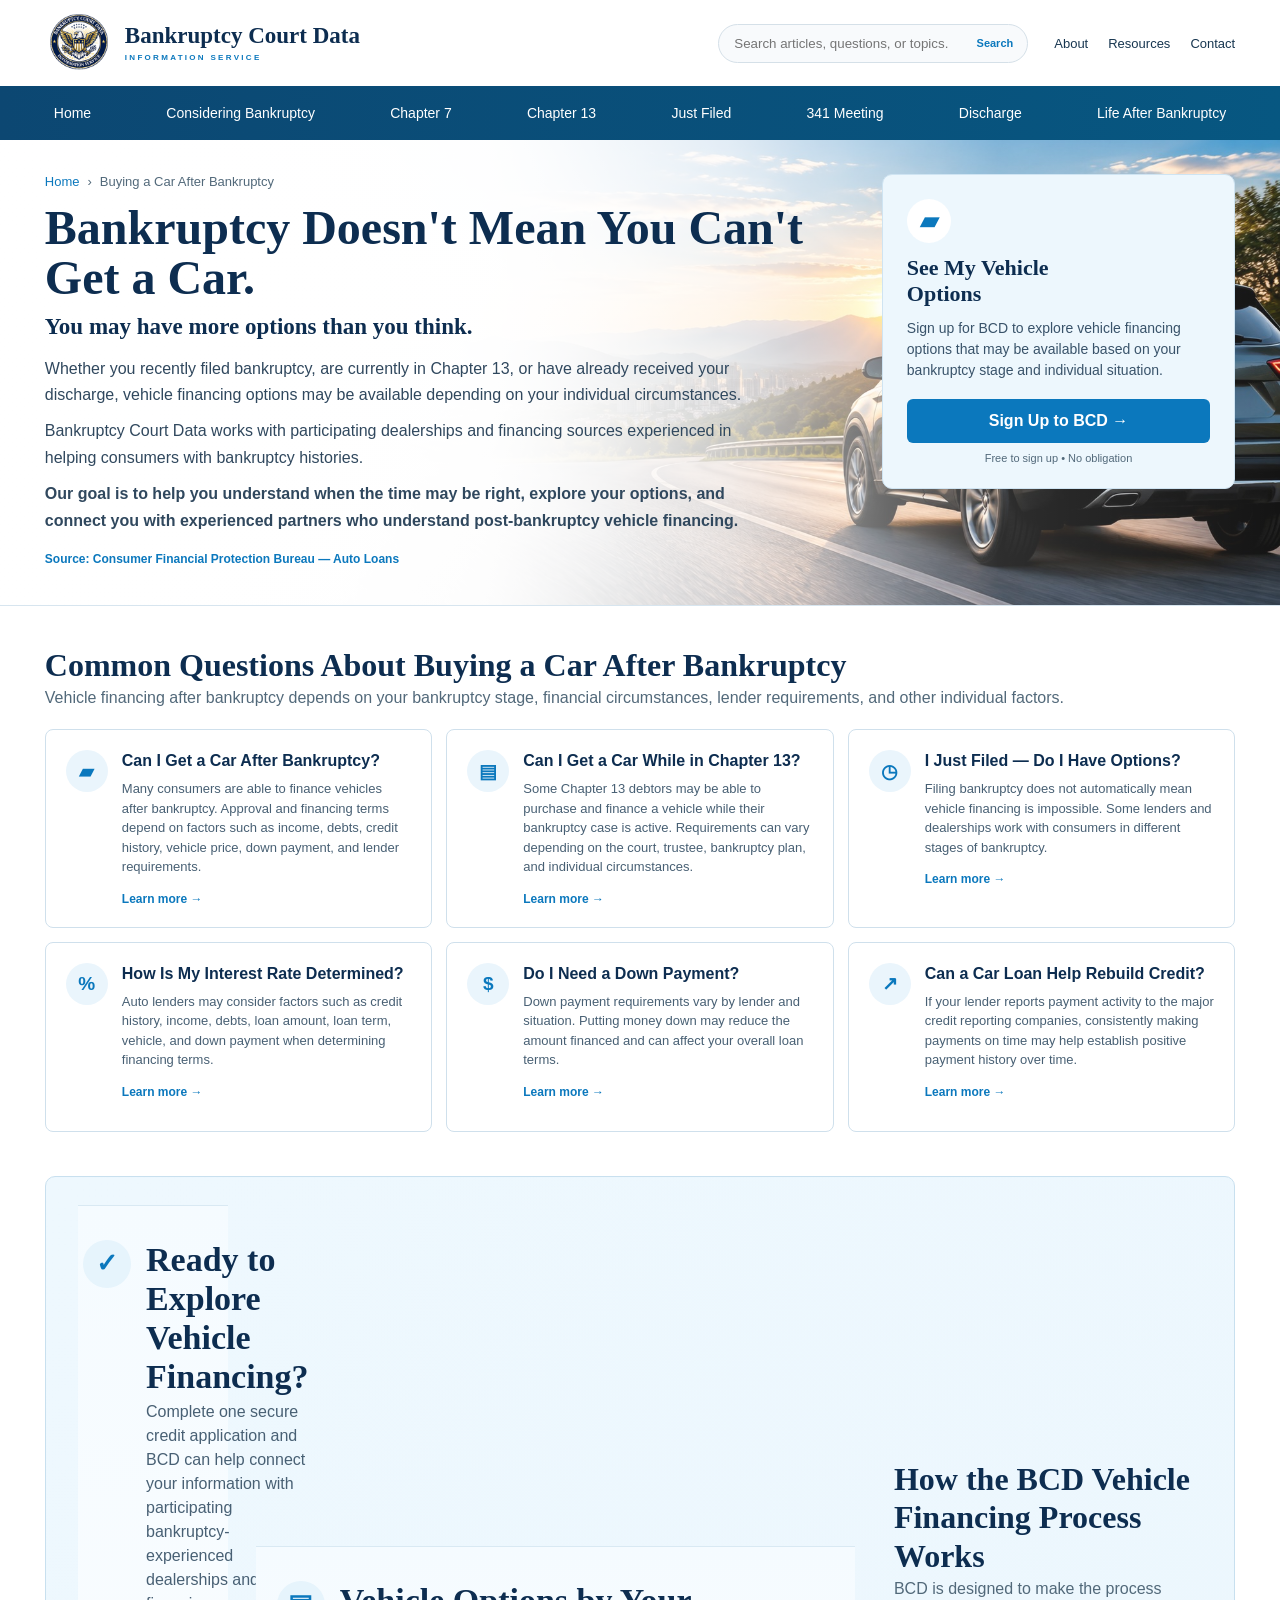
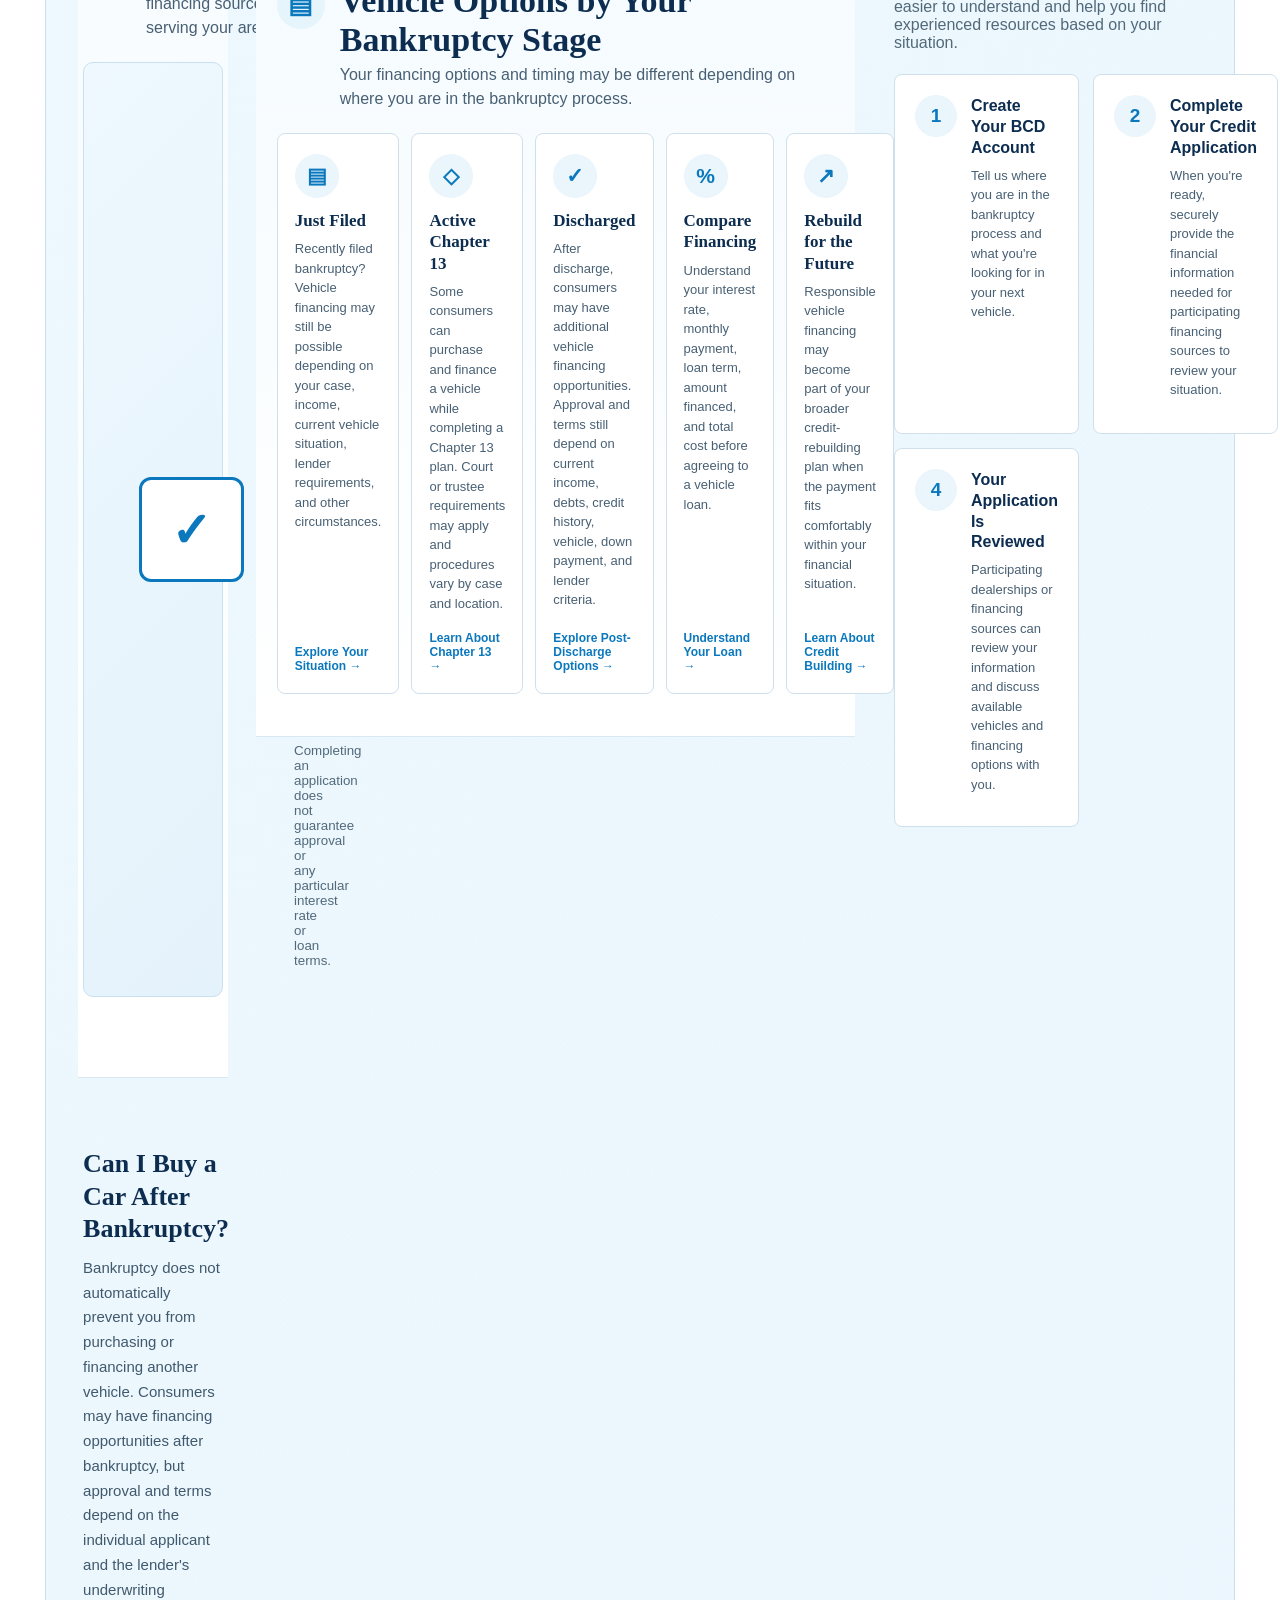
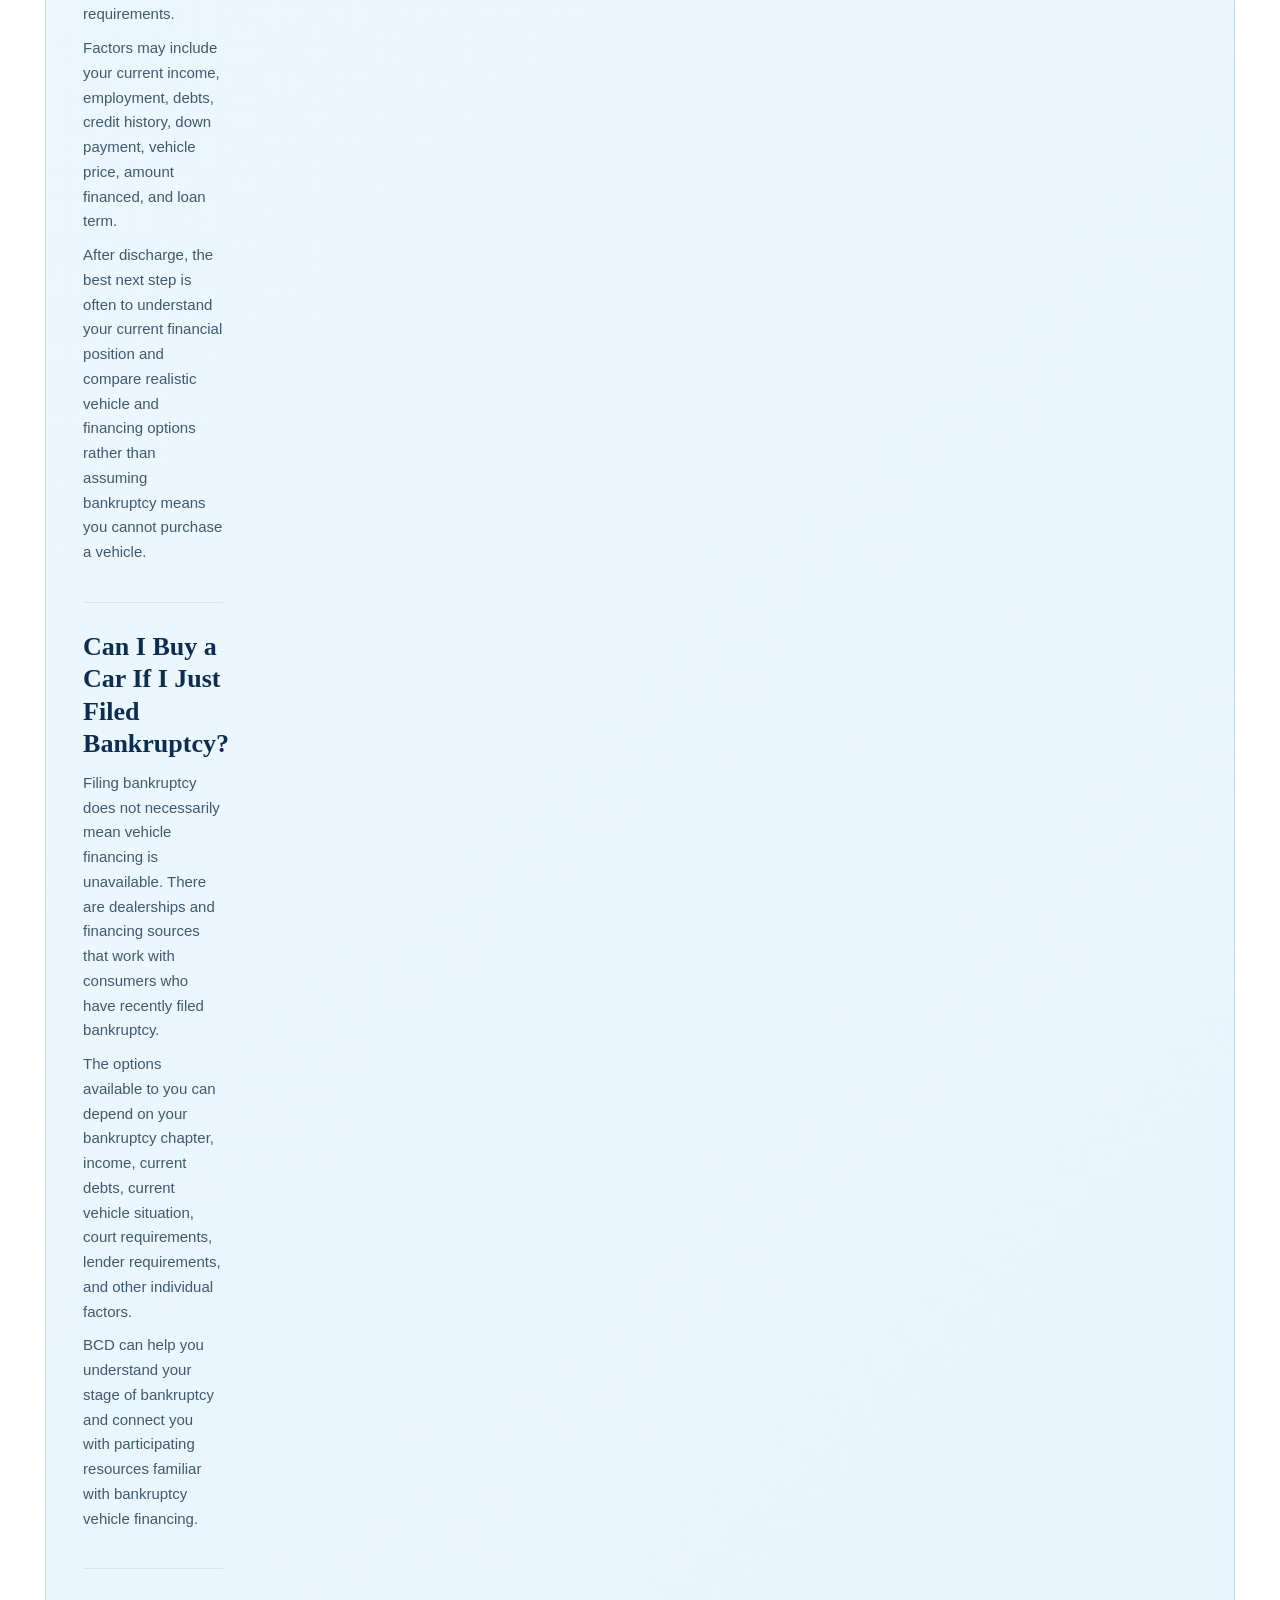
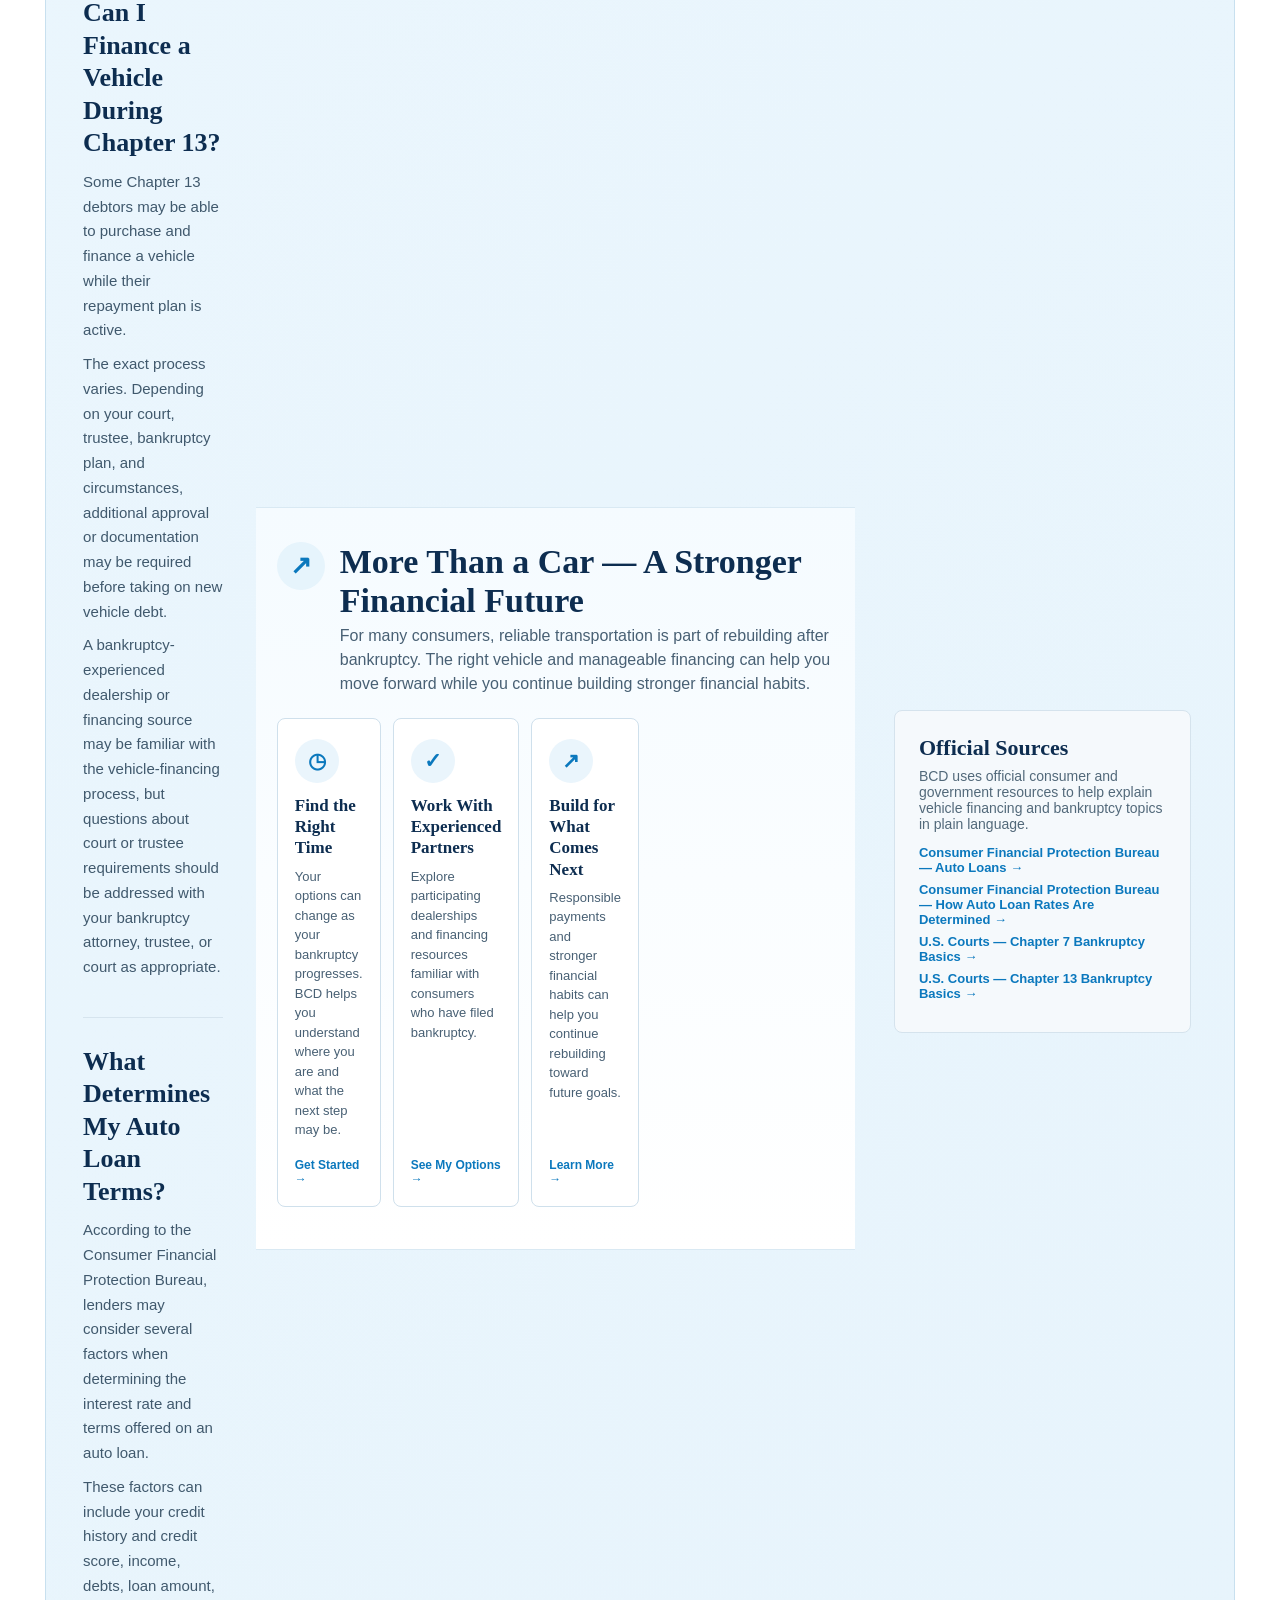
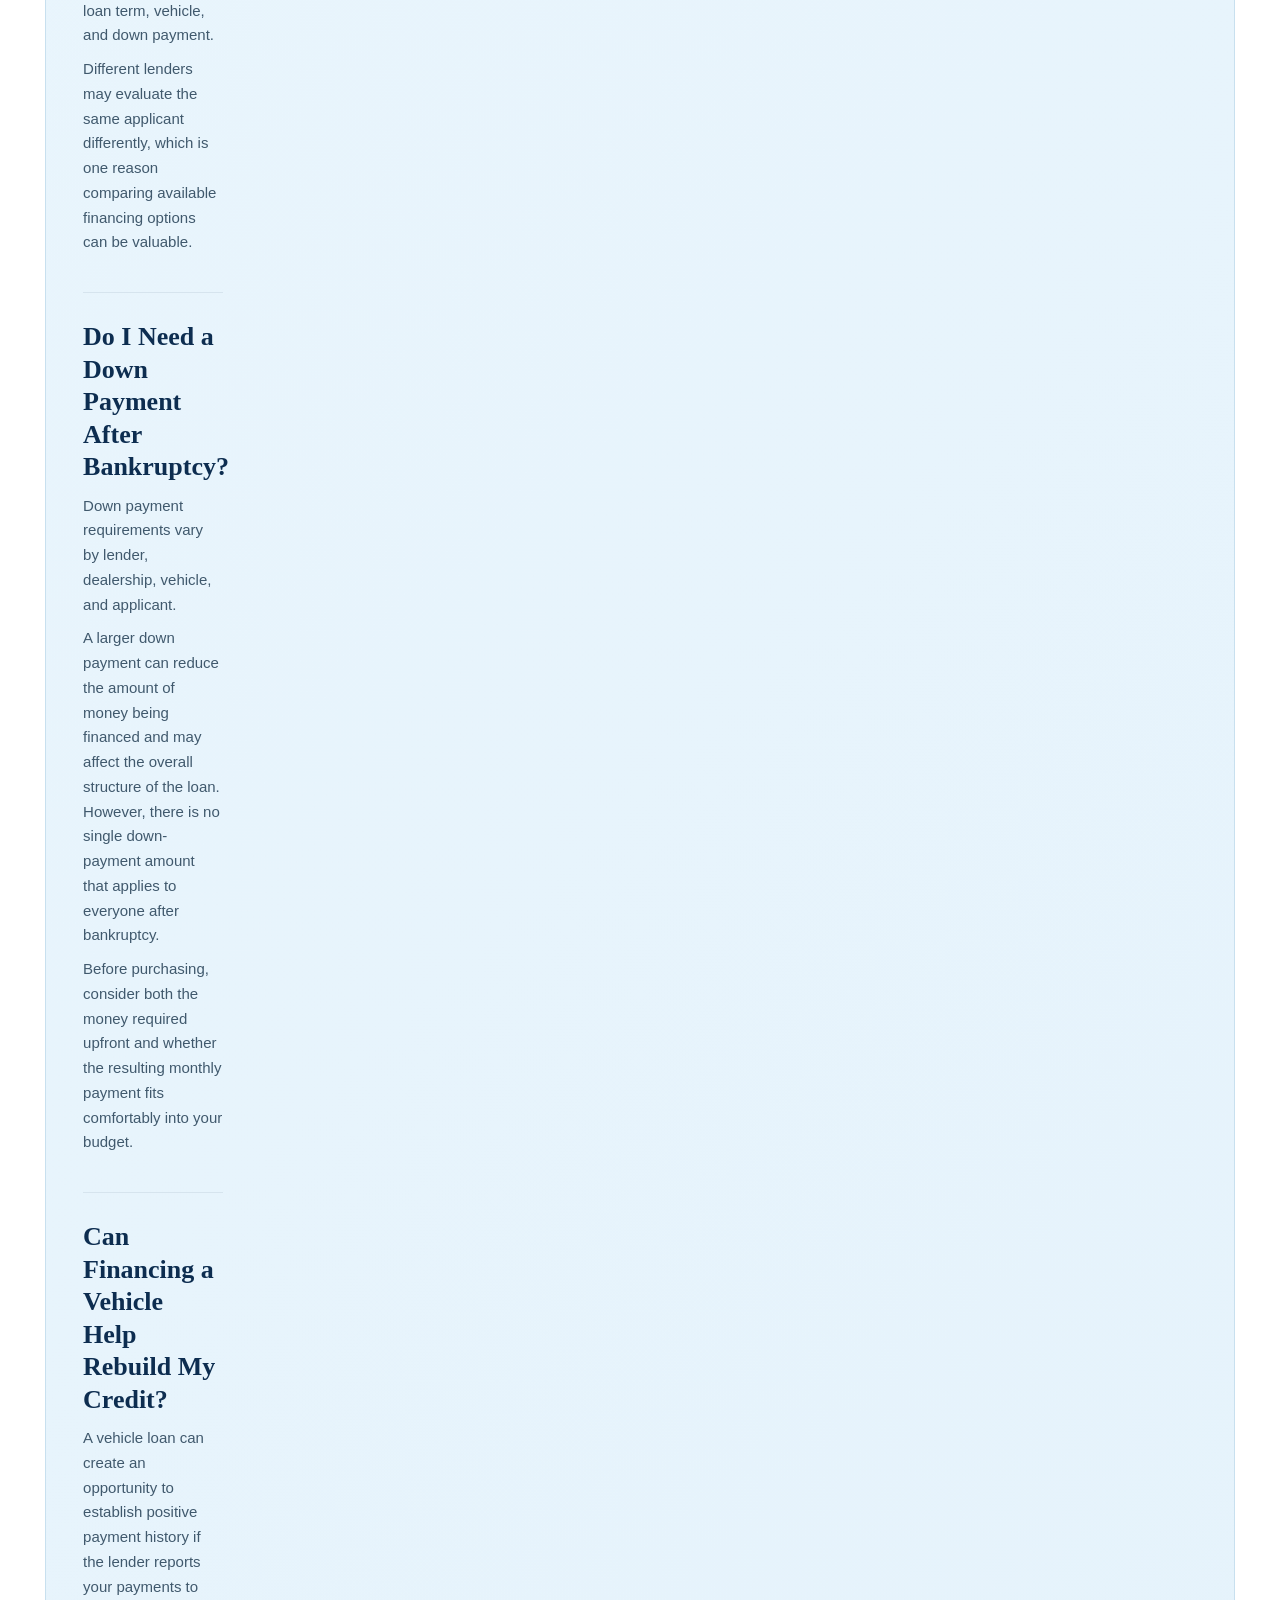
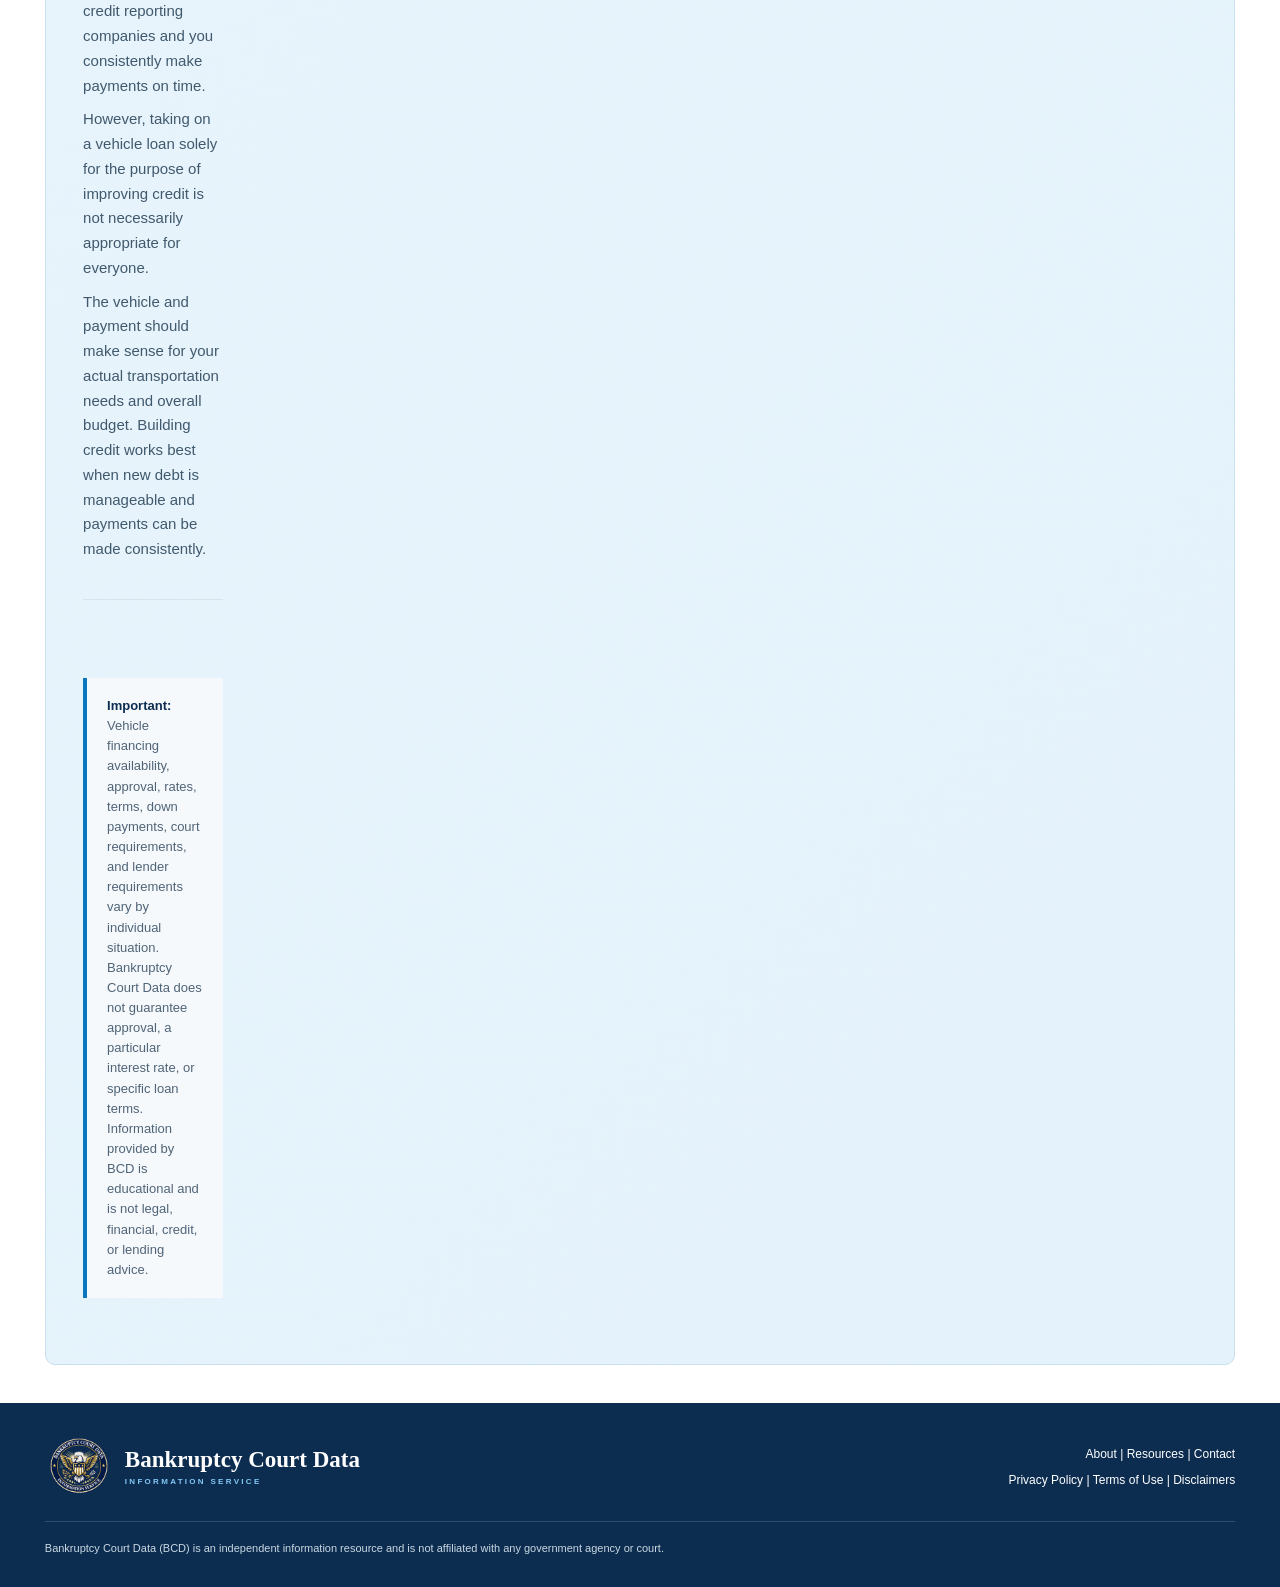
==== commit 93997e5a: "Update index.html" ====
--- a/buying-a-car/index.html
+++ b/buying-a-car/index.html
@@ -446,72 +446,6 @@
     <div class="discharge-account">
 
 
-      <div class="discharge-account-icon">
-
-        ▰
-
-      </div>
-
-
-      <div class="discharge-account-copy">
-
-        <h2>
-          Start With Your BCD Account
-        </h2>
-
-
-        <p>
-          Tell us where you are in the bankruptcy process and what you're
-          looking for. BCD can help guide you toward the next step and show
-          you available vehicle resources based on your situation.
-        </p>
-
-
-        <a
-          class="discharge-account-button"
-          href="#"
-        >
-          Create My Free BCD Account →
-        </a>
-
-
-        <small>
-          Already have an account?
-          <a href="#">
-            Sign In
-          </a>
-        </small>
-
-      </div>
-
-
-      <div class="discharge-account-benefits">
-
-        <p>
-          ✓ Tell us your bankruptcy stage
-        </p>
-
-        <p>
-          ✓ Explore vehicle financing resources
-        </p>
-
-        <p>
-          ✓ Understand when the time may be right
-        </p>
-
-        <p>
-          ✓ Continue to a secure credit application
-        </p>
-
-      </div>
-
-
-    </div>
-
-  </section>
-
-
-
   <!-- CREDIT APPLICATION -->
 
   <section class="fresh-start-section">
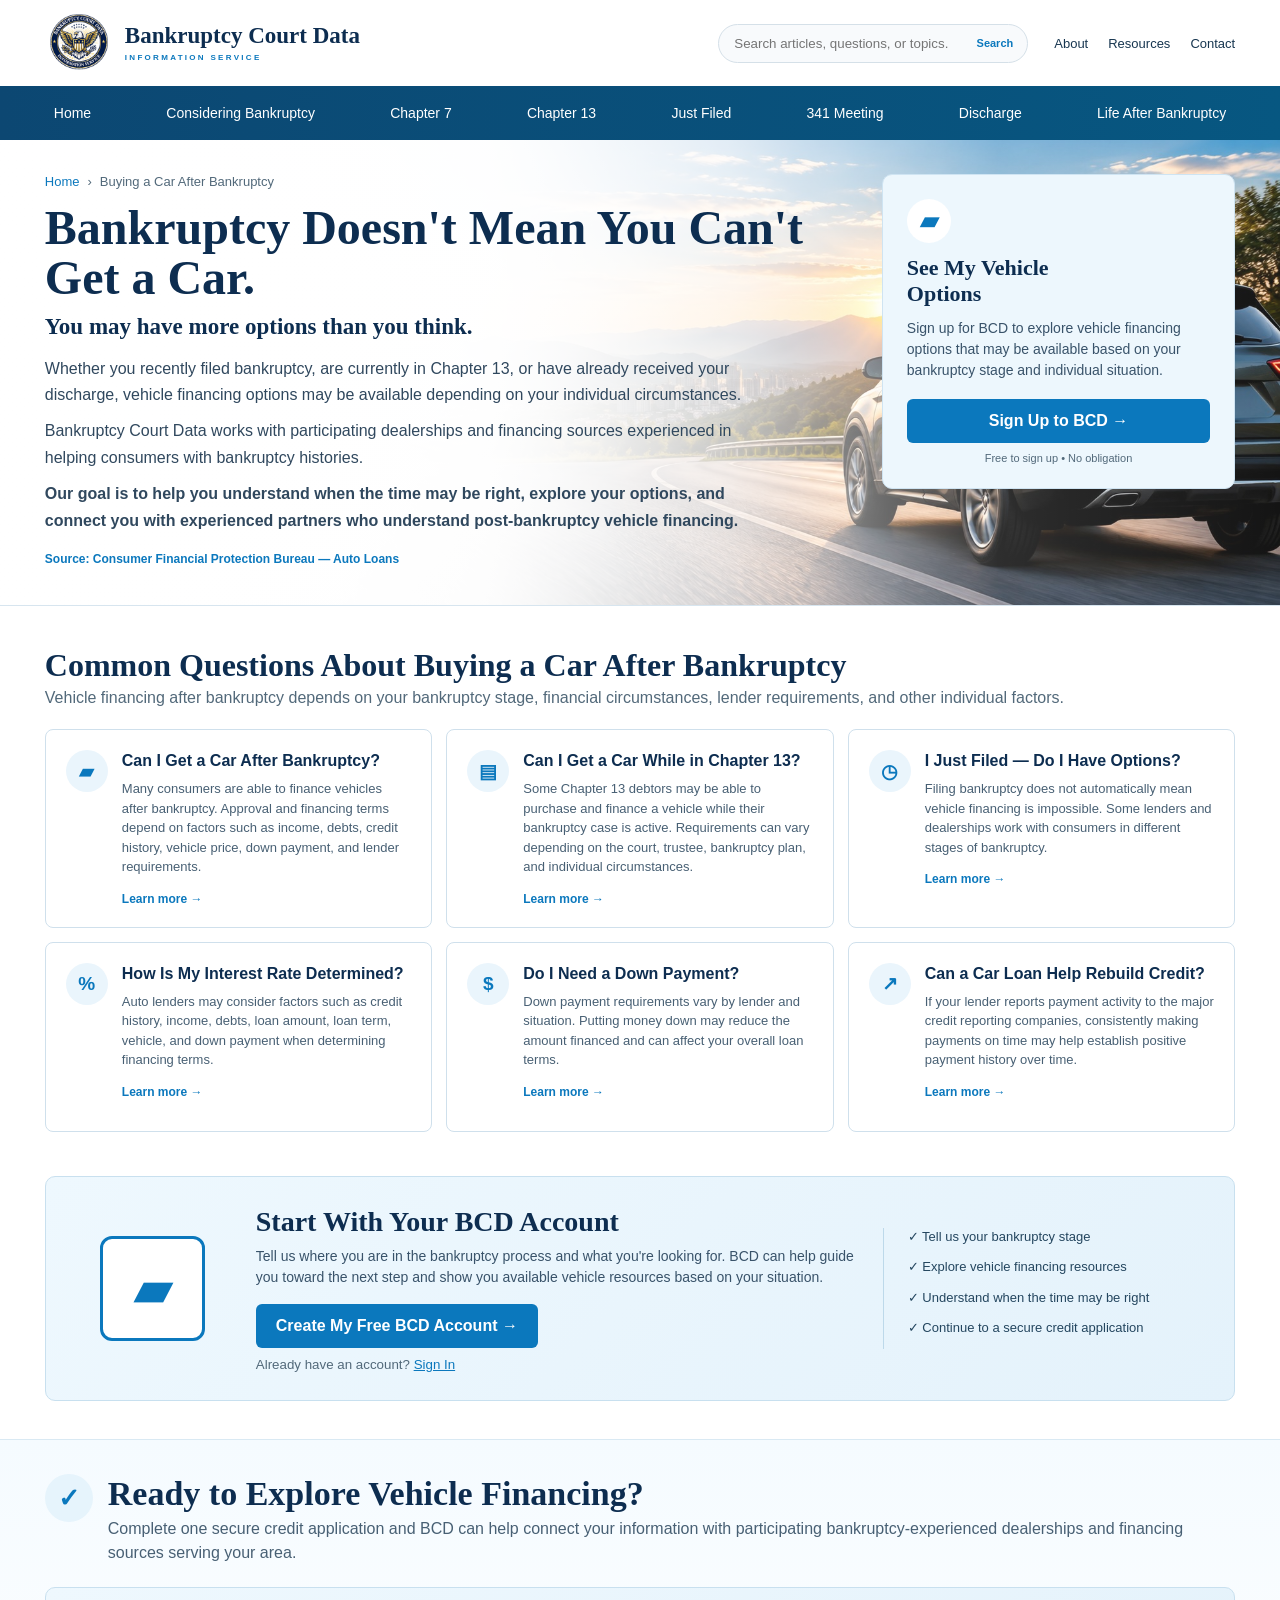
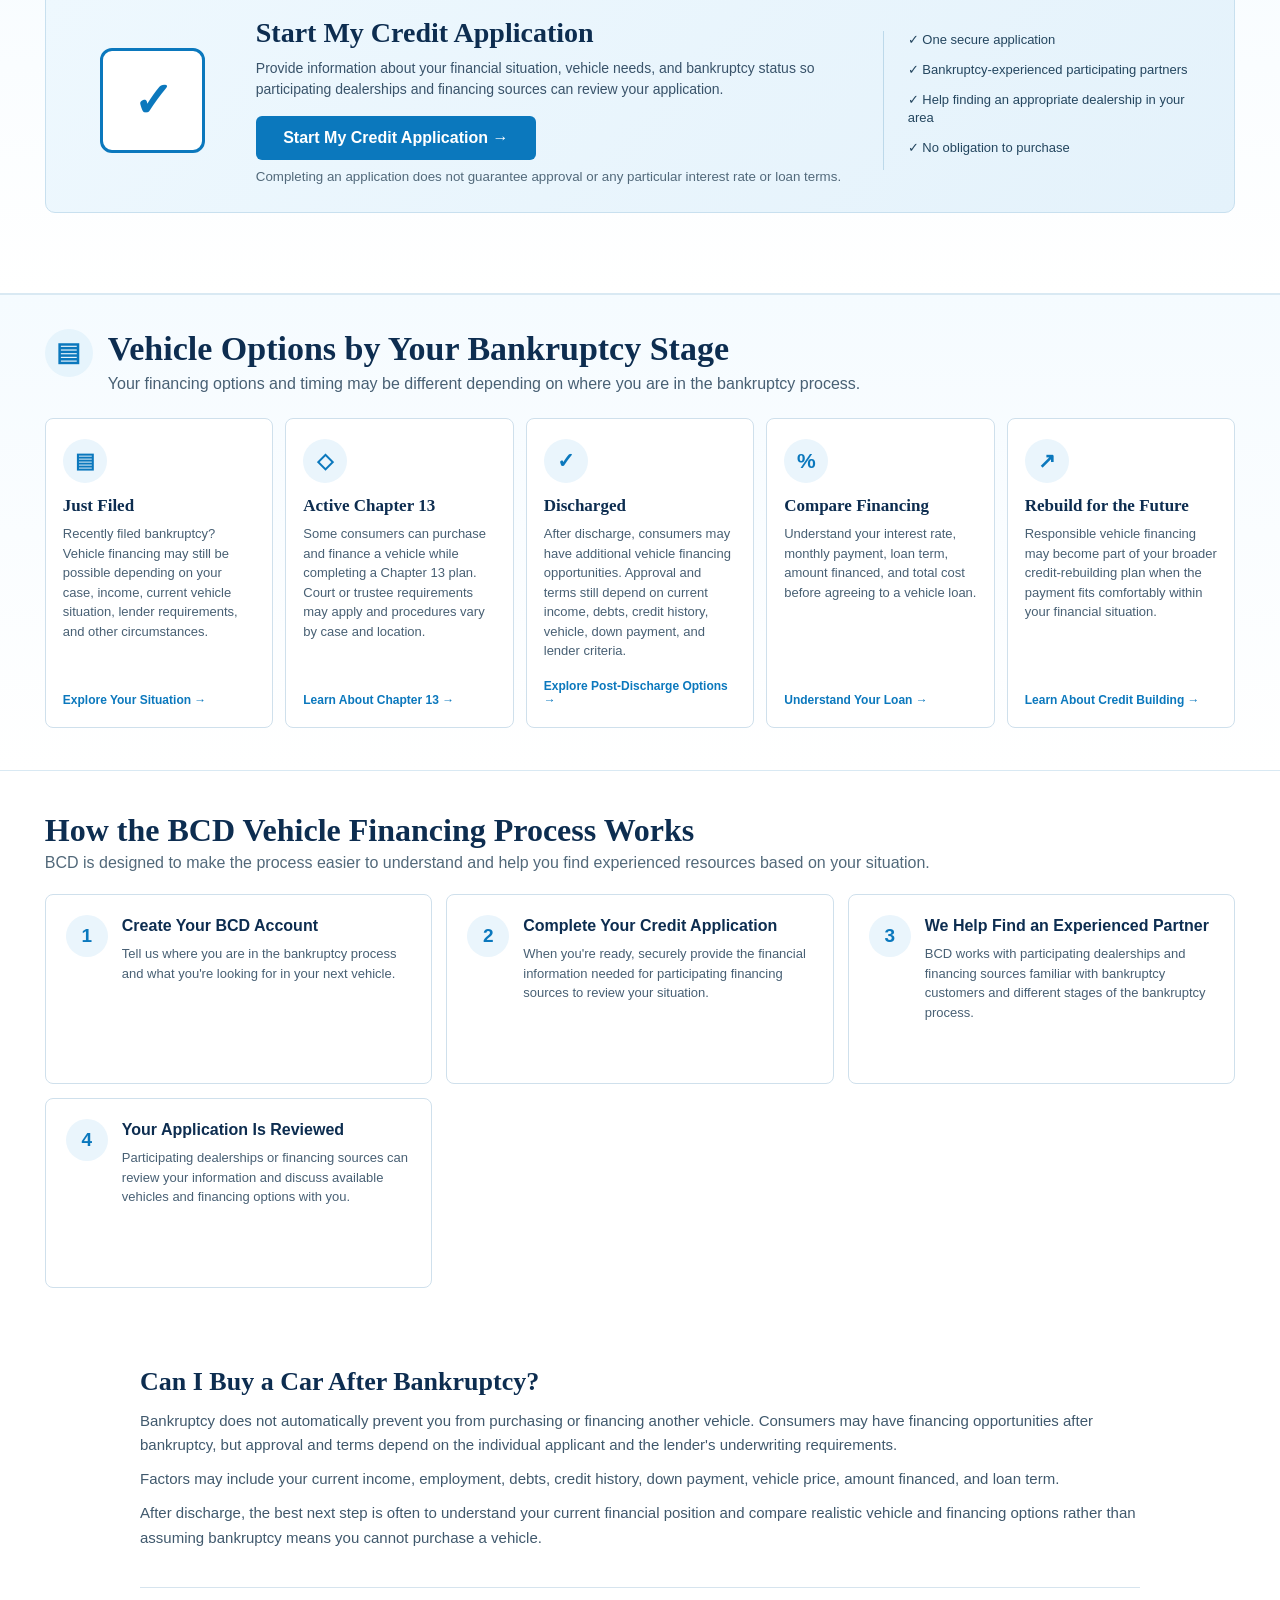
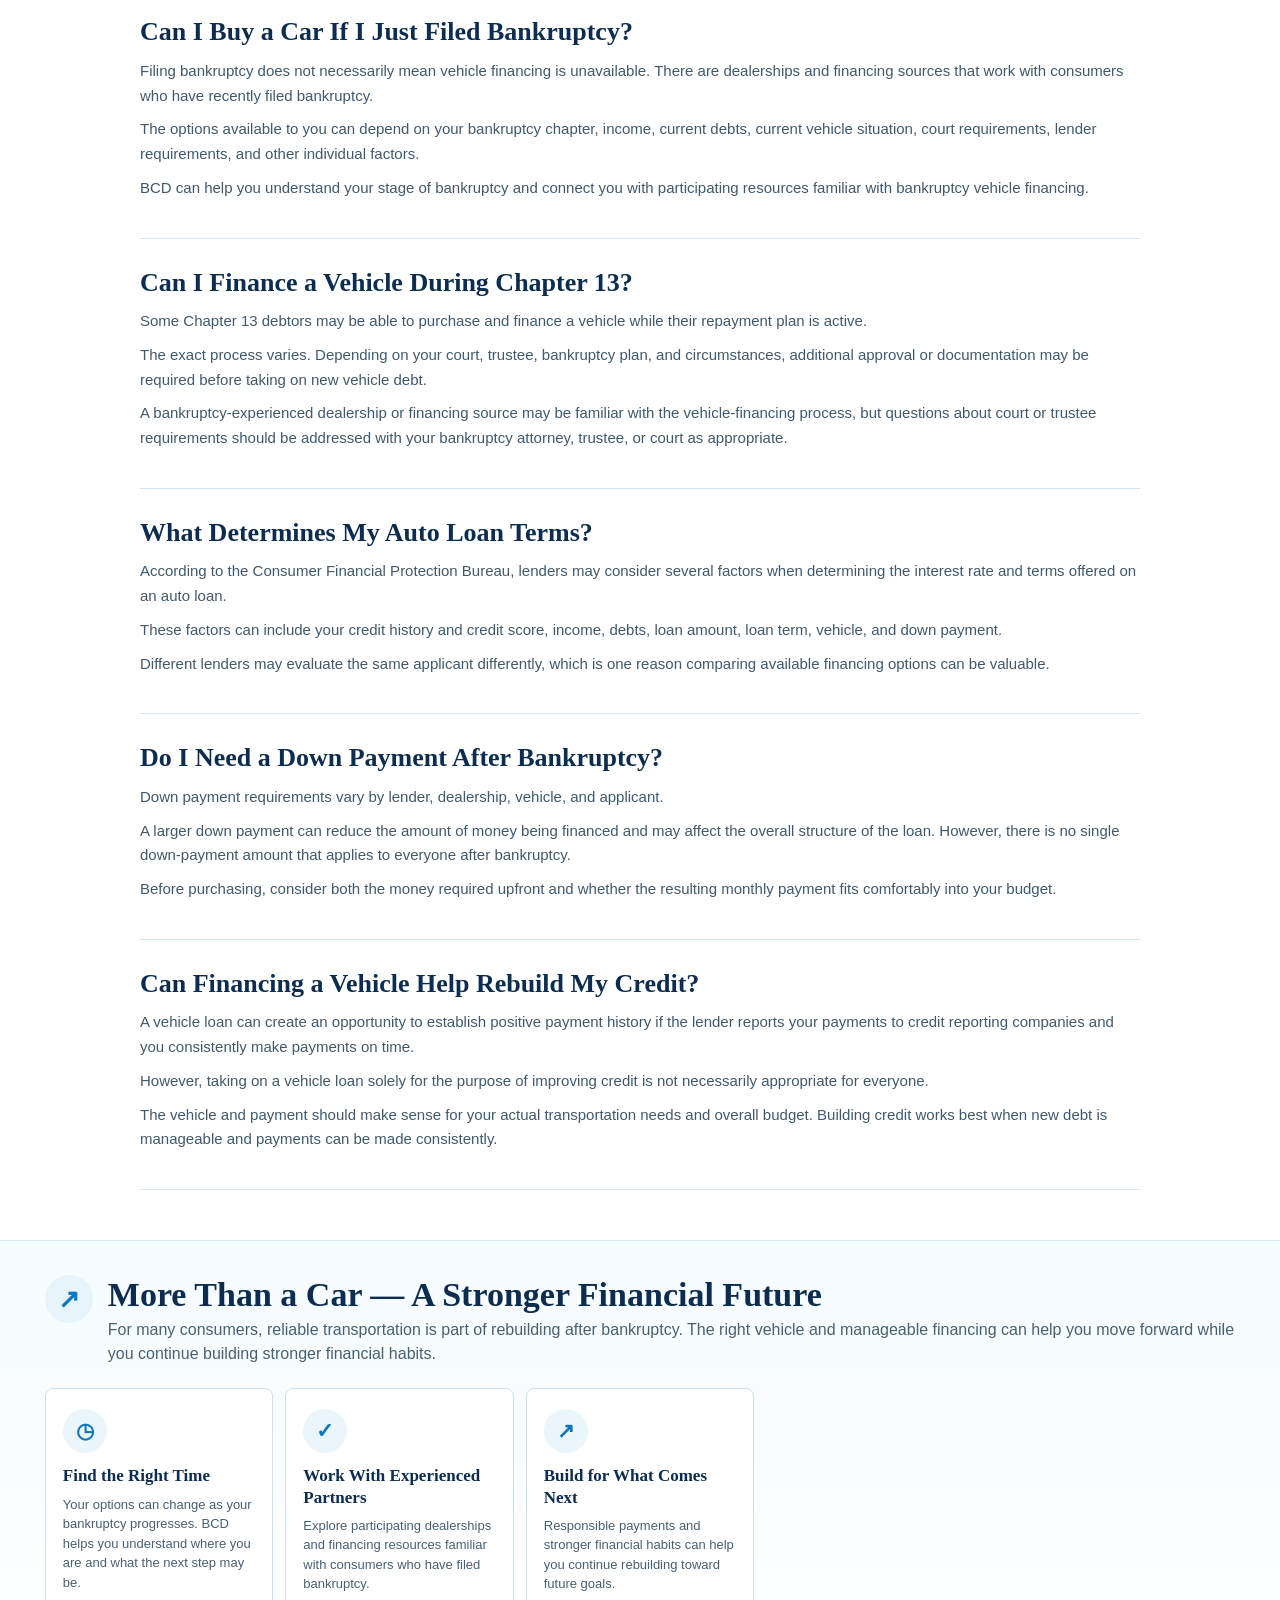
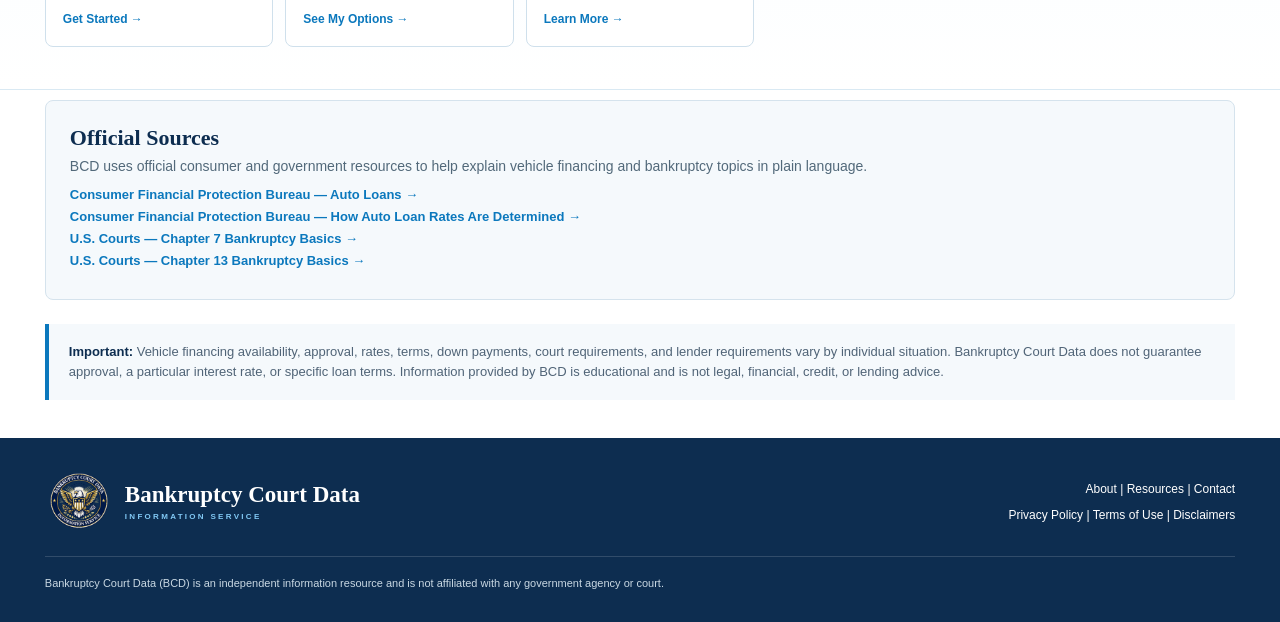
==== commit 9ddb5c58: "Update index.html" ====
--- a/buying-a-car/index.html
+++ b/buying-a-car/index.html
@@ -446,6 +446,72 @@
     <div class="discharge-account">
 
 
+      <div class="discharge-account-icon">
+
+        ▰
+
+      </div>
+
+
+      <div class="discharge-account-copy">
+
+        <h2>
+          Start With Your BCD Account
+        </h2>
+
+
+        <p>
+          Tell us where you are in the bankruptcy process and what you're
+          looking for. BCD can help guide you toward the next step and show
+          you available vehicle resources based on your situation.
+        </p>
+
+
+        <a
+          class="discharge-account-button"
+          href="#"
+        >
+          Create My Free BCD Account →
+        </a>
+
+
+        <small>
+          Already have an account?
+          <a href="#">
+            Sign In
+          </a>
+        </small>
+
+      </div>
+
+
+      <div class="discharge-account-benefits">
+
+        <p>
+          ✓ Tell us your bankruptcy stage
+        </p>
+
+        <p>
+          ✓ Explore vehicle financing resources
+        </p>
+
+        <p>
+          ✓ Understand when the time may be right
+        </p>
+
+        <p>
+          ✓ Continue to a secure credit application
+        </p>
+
+      </div>
+
+
+    </div>
+
+  </section>
+
+
+
   <!-- CREDIT APPLICATION -->
 
   <section class="fresh-start-section">
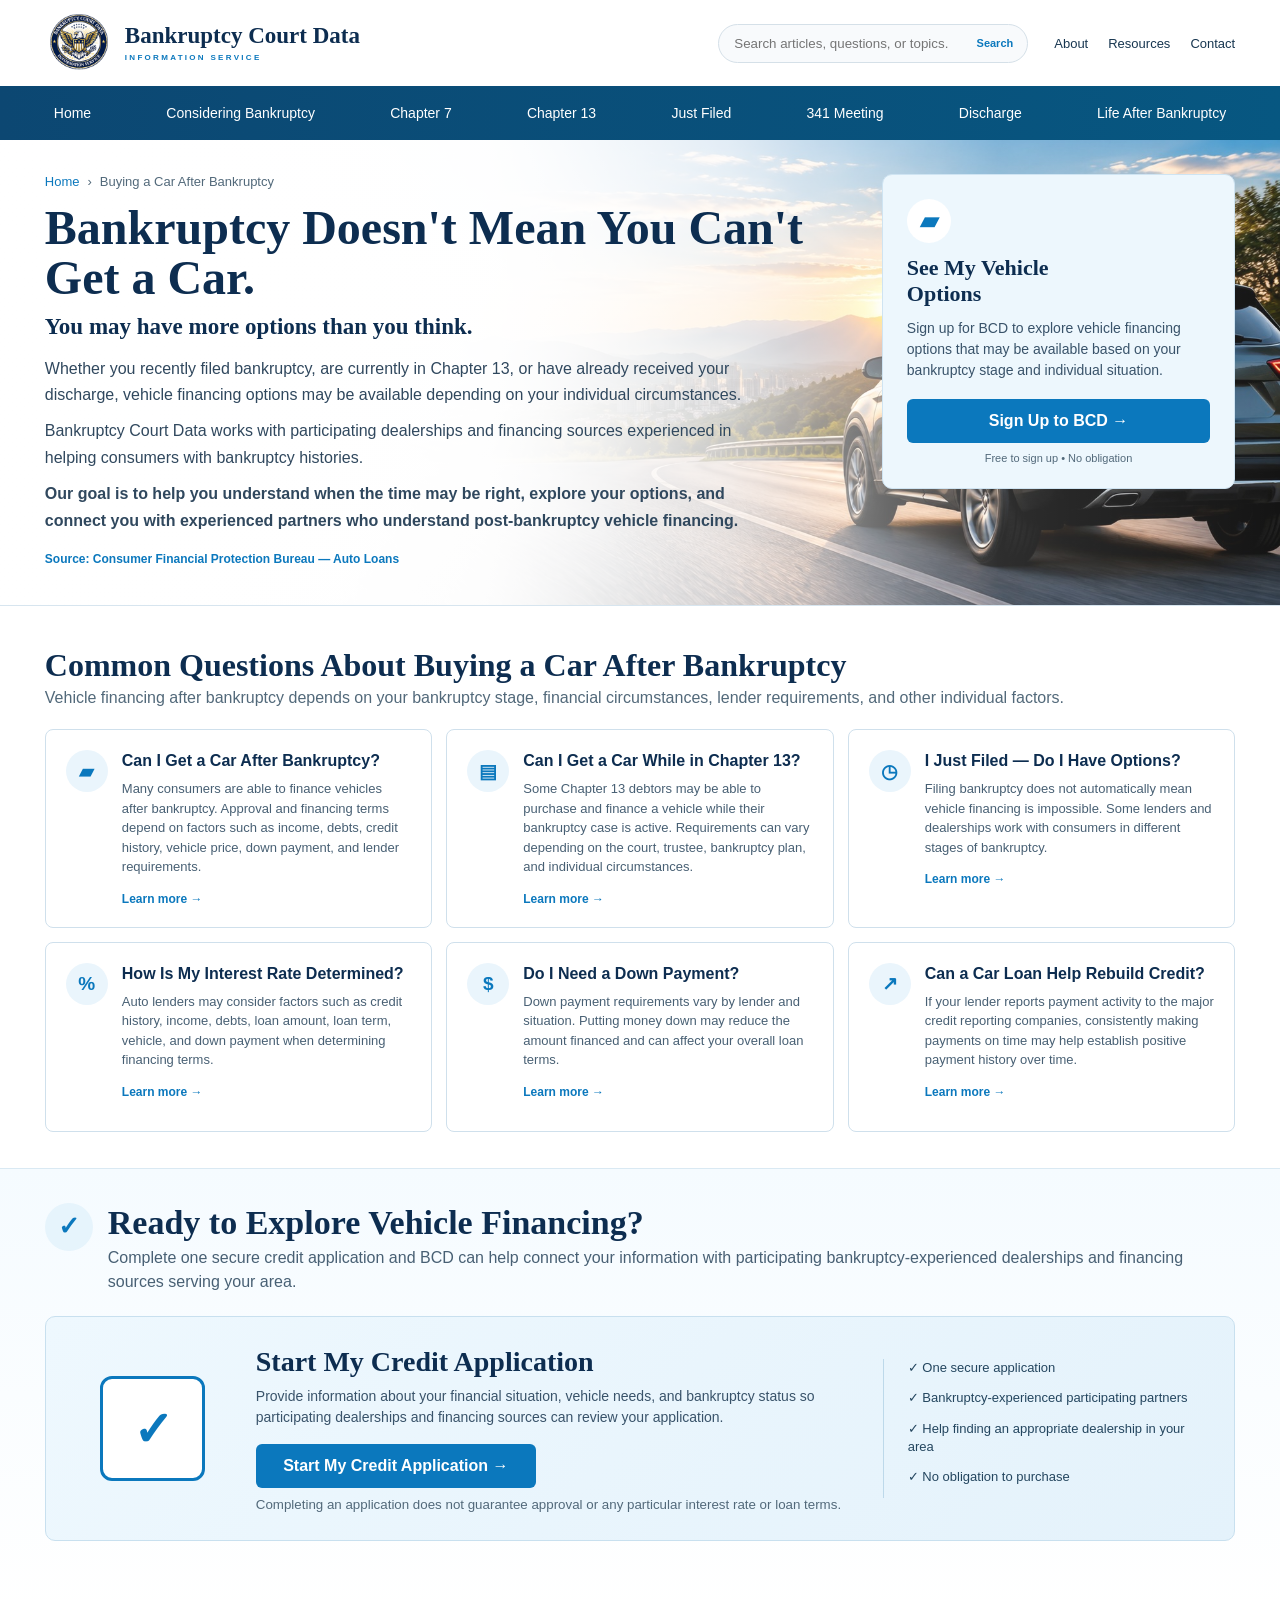
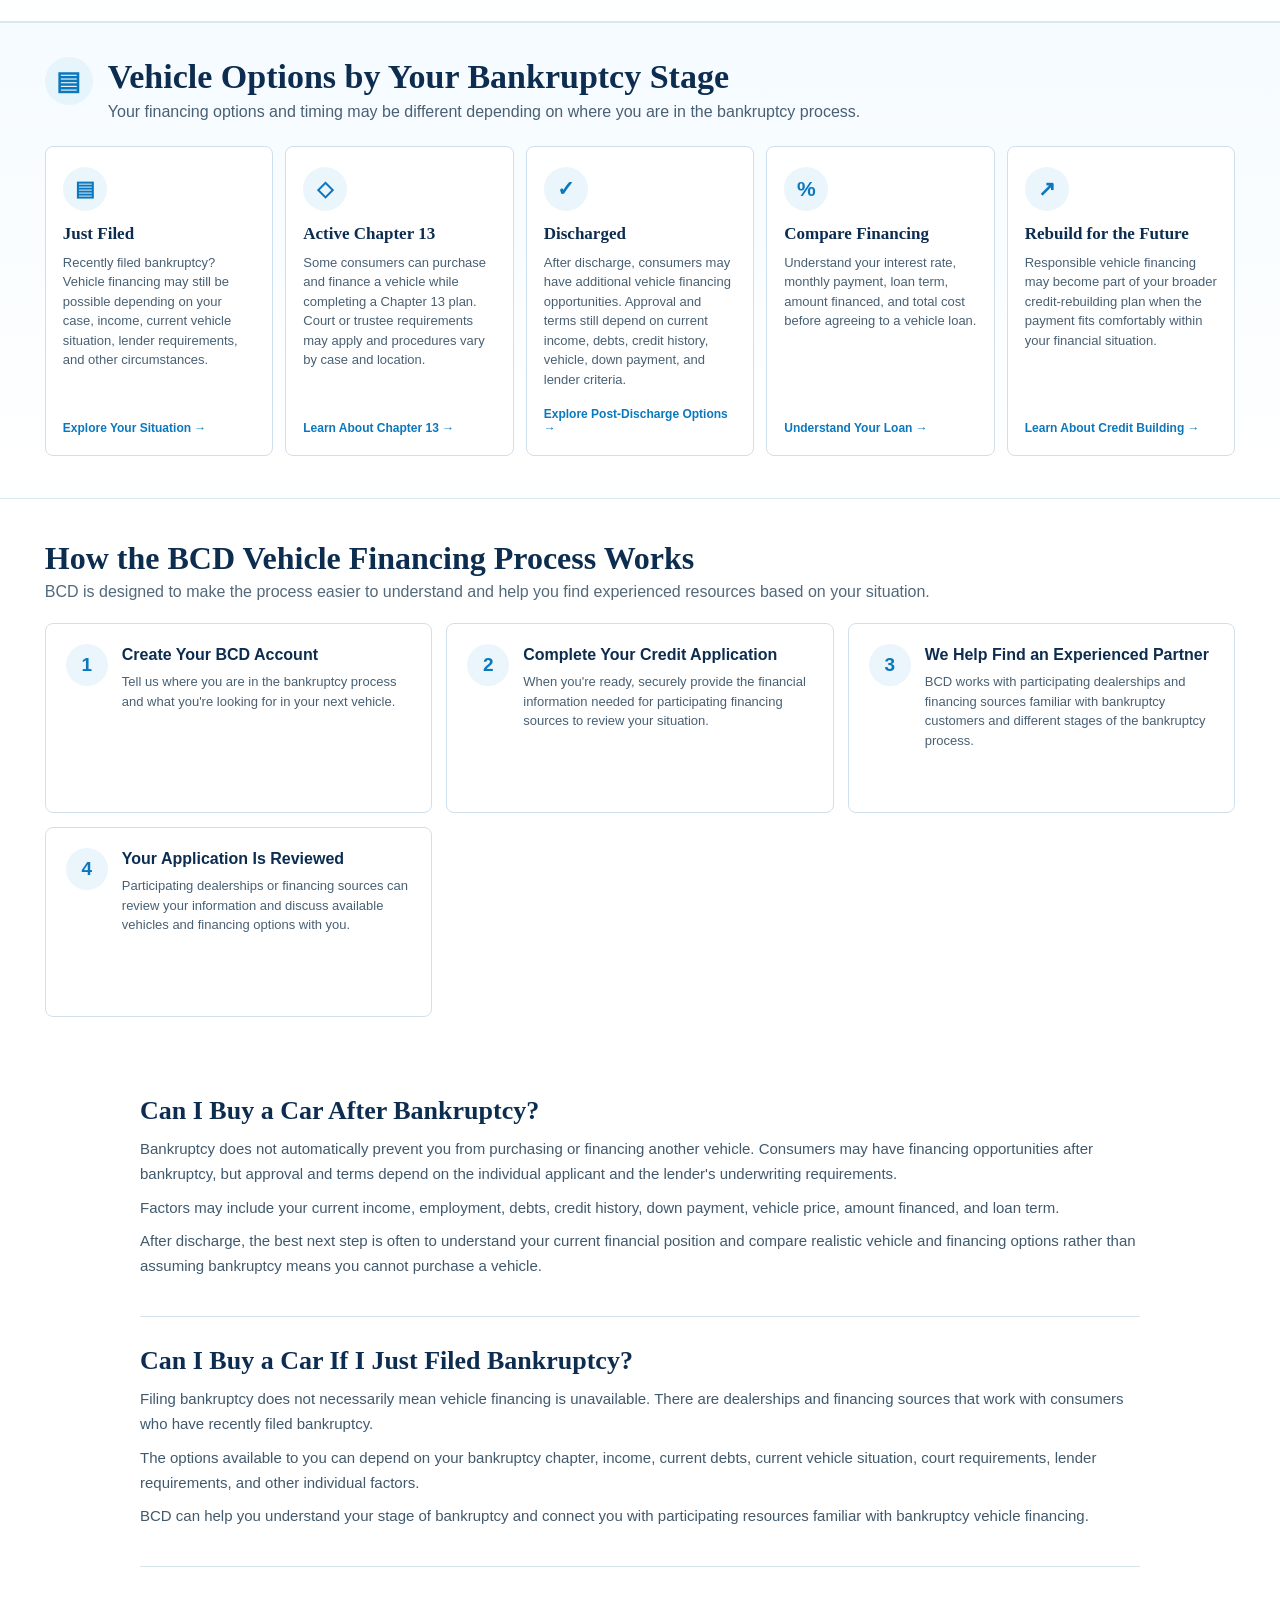
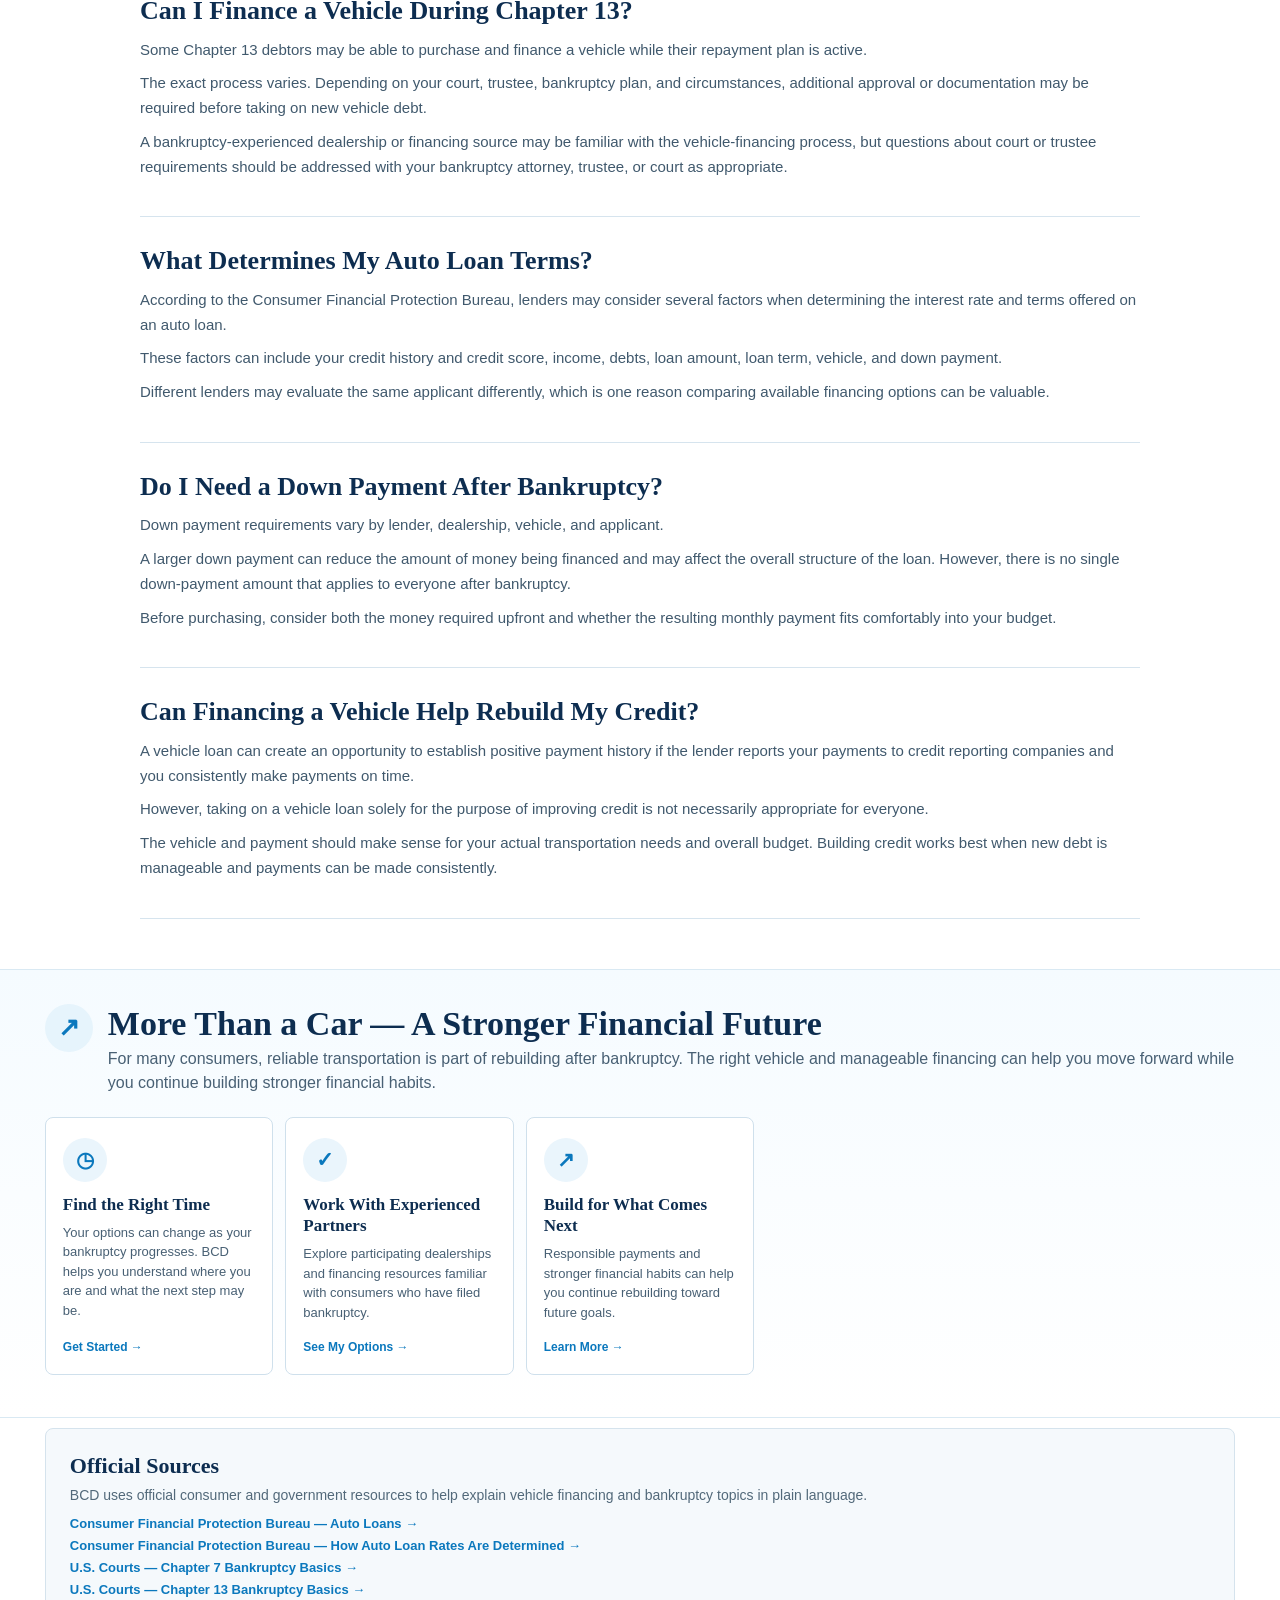
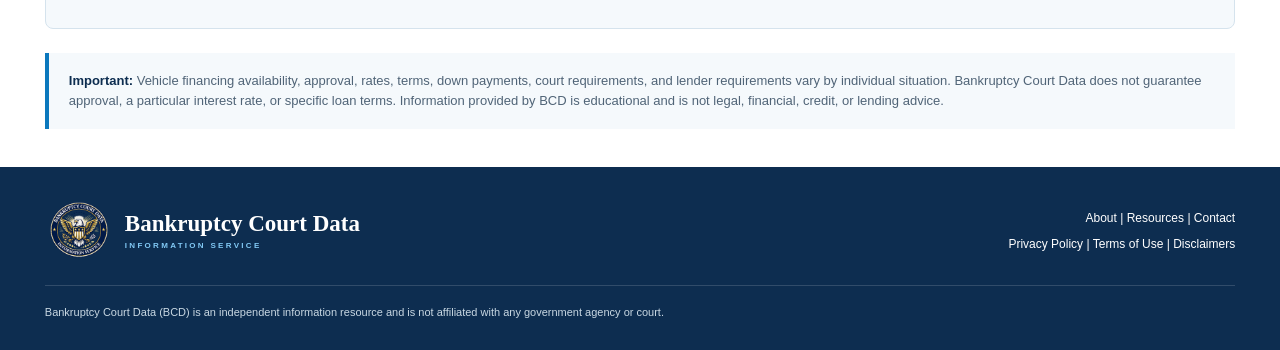
==== commit 23eab4ad: "Update index.html" ====
--- a/buying-a-car/index.html
+++ b/buying-a-car/index.html
@@ -436,82 +436,6 @@
 
 
 
-  <!-- BCD SIGNUP -->
-
-  <section
-    class="wrap"
-    id="bcd-signup"
-  >
-
-    <div class="discharge-account">
-
-
-      <div class="discharge-account-icon">
-
-        ▰
-
-      </div>
-
-
-      <div class="discharge-account-copy">
-
-        <h2>
-          Start With Your BCD Account
-        </h2>
-
-
-        <p>
-          Tell us where you are in the bankruptcy process and what you're
-          looking for. BCD can help guide you toward the next step and show
-          you available vehicle resources based on your situation.
-        </p>
-
-
-        <a
-          class="discharge-account-button"
-          href="#"
-        >
-          Create My Free BCD Account →
-        </a>
-
-
-        <small>
-          Already have an account?
-          <a href="#">
-            Sign In
-          </a>
-        </small>
-
-      </div>
-
-
-      <div class="discharge-account-benefits">
-
-        <p>
-          ✓ Tell us your bankruptcy stage
-        </p>
-
-        <p>
-          ✓ Explore vehicle financing resources
-        </p>
-
-        <p>
-          ✓ Understand when the time may be right
-        </p>
-
-        <p>
-          ✓ Continue to a secure credit application
-        </p>
-
-      </div>
-
-
-    </div>
-
-  </section>
-
-
-
   <!-- CREDIT APPLICATION -->
 
   <section class="fresh-start-section">
